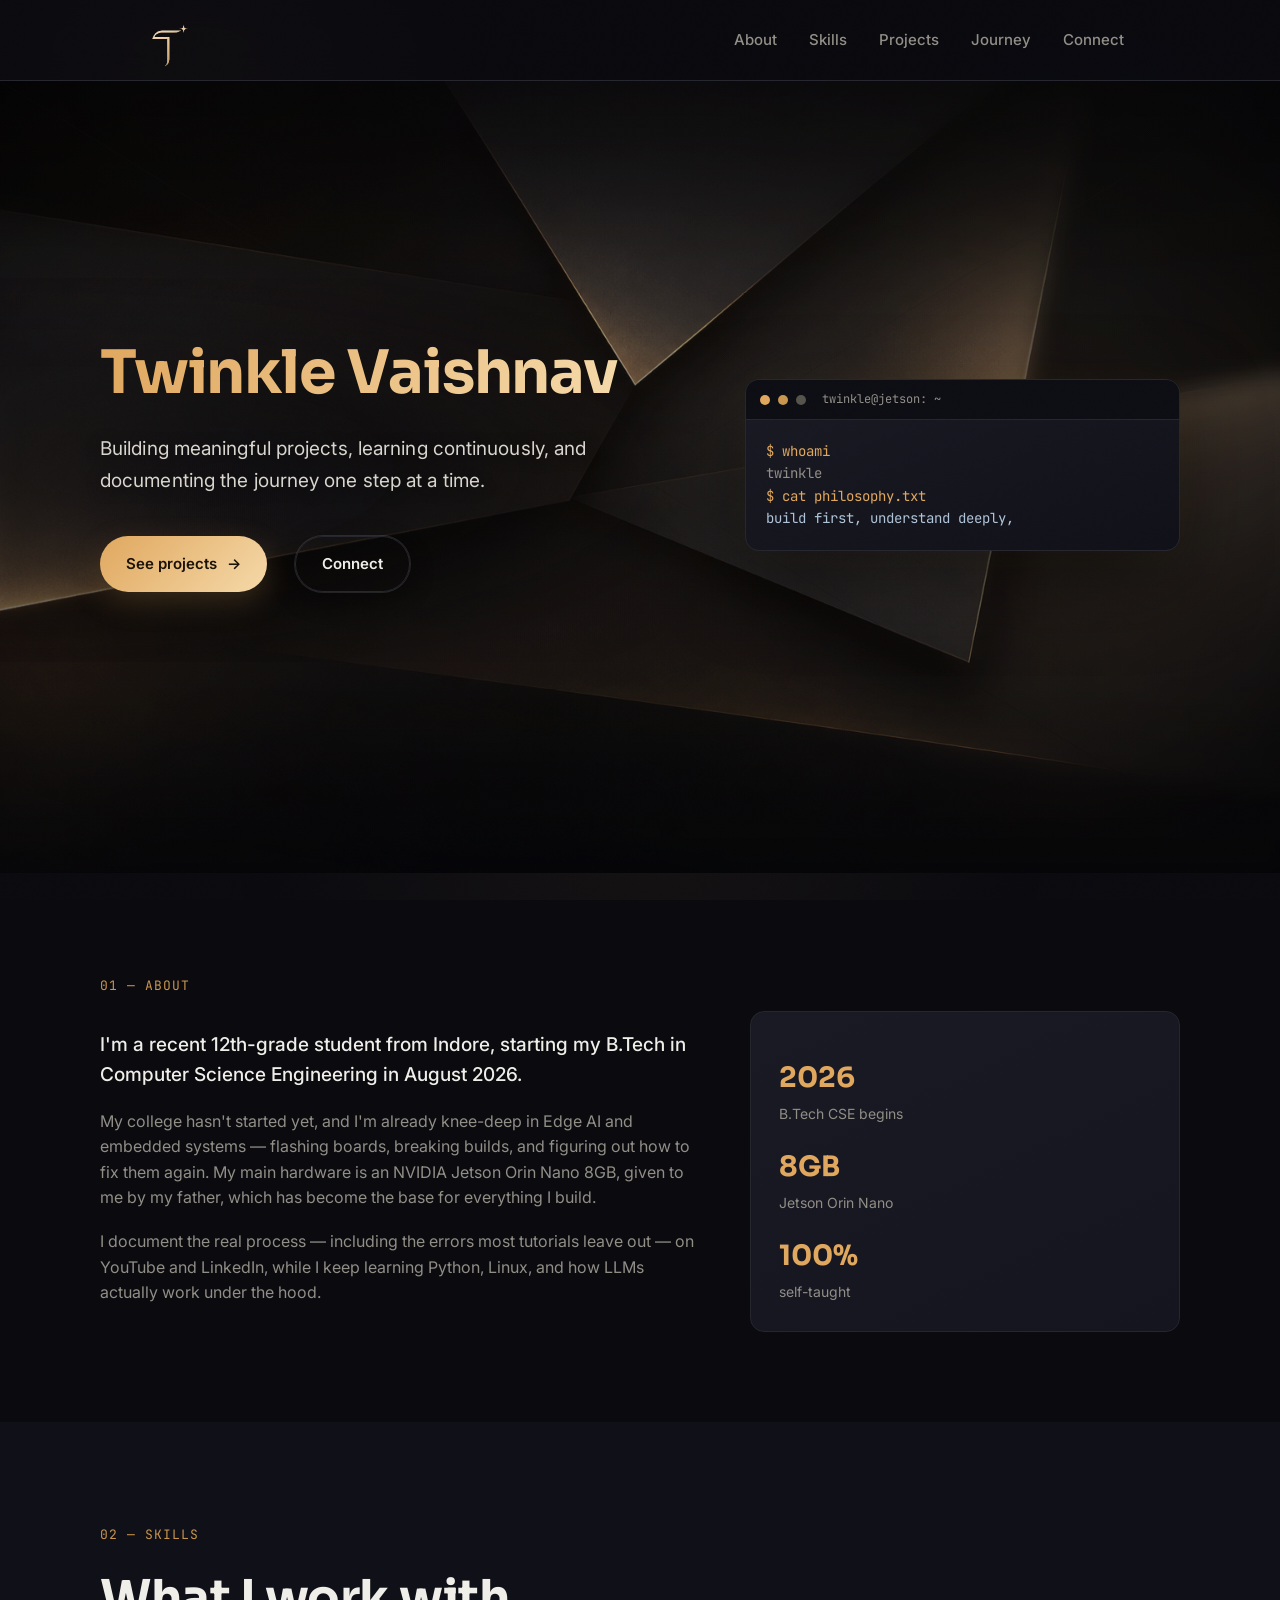
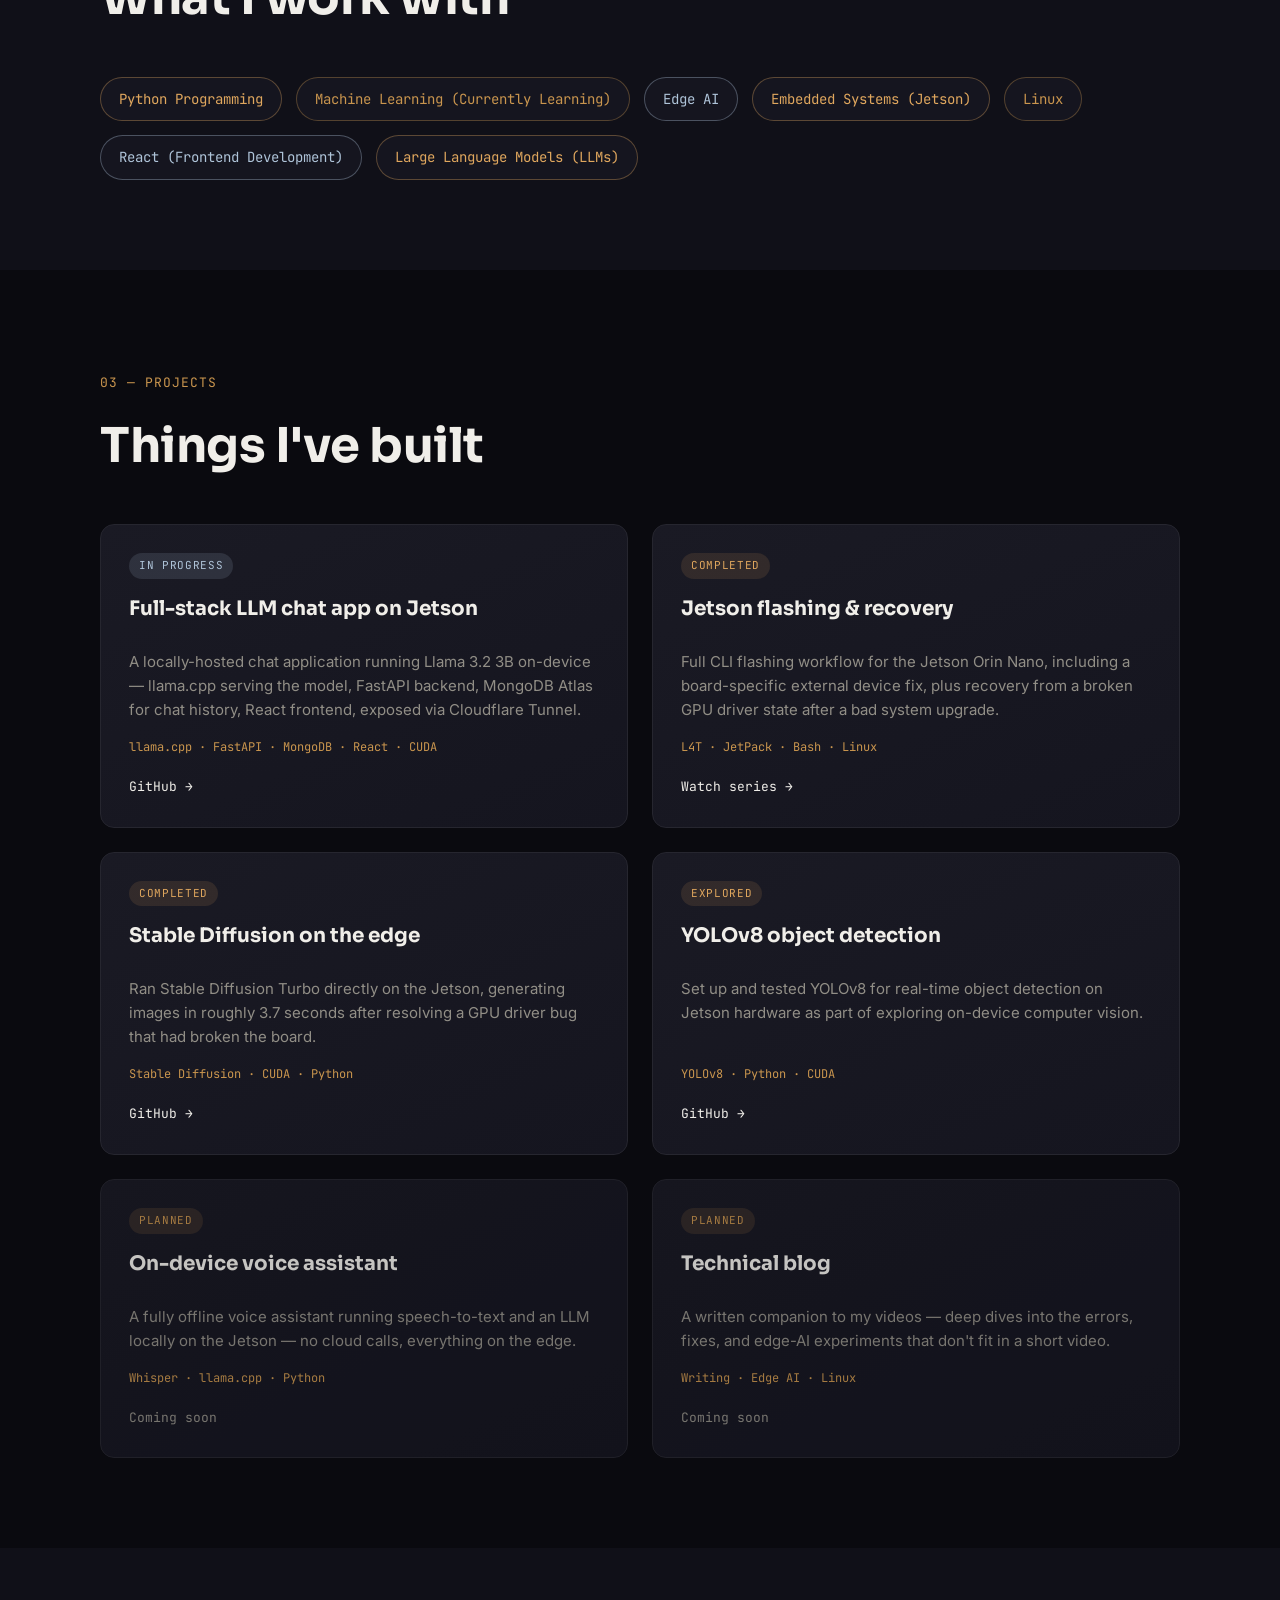
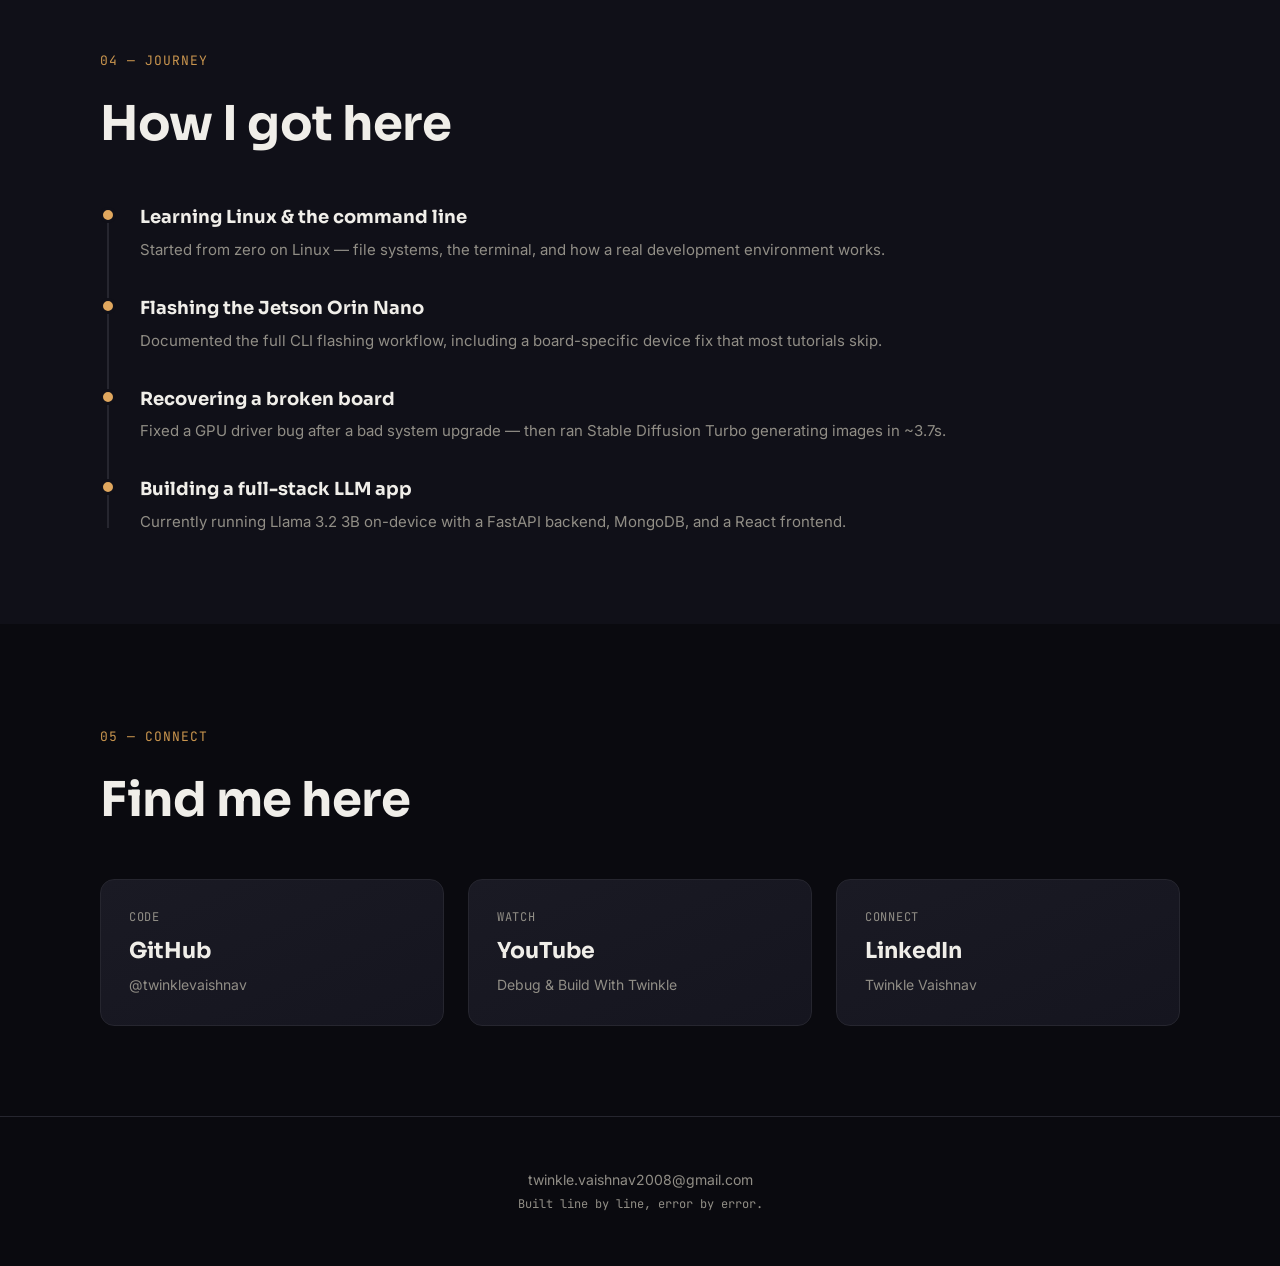
==== index.html @ 493347a9 "Initial commit: portfolio site Co-Authored-By: Claude Sonnet 5 <noreply@anthropic.com>" ====
<!DOCTYPE html>
<html lang="en">
<head>
<meta charset="UTF-8">
<meta name="viewport" content="width=device-width, initial-scale=1.0">
<title>Twinkle Vaishnav — Edge AI &amp; Embedded Systems Engineer</title>

<!-- SEO -->
<meta name="description" content="Twinkle Vaishnav — self-taught Edge AI and embedded systems builder working on NVIDIA Jetson Orin Nano. Python, Linux, LLMs, documented in public.">
<meta name="author" content="Twinkle Vaishnav">
<meta name="robots" content="index, follow">
<link rel="canonical" href="https://your-domain.com/">

<!-- Open Graph (for LinkedIn / social link previews) -->
<meta property="og:type" content="website">
<meta property="og:title" content="Twinkle Vaishnav — Edge AI &amp; Embedded Systems">
<meta property="og:description" content="Self-taught Edge AI builder. Running AI models on-device with NVIDIA Jetson Orin Nano.">
<meta property="og:url" content="https://your-domain.com/">

<link rel="preconnect" href="https://fonts.googleapis.com">
<link rel="preconnect" href="https://fonts.gstatic.com" crossorigin>
<link href="https://fonts.googleapis.com/css2?family=Sora:wght@500;600;700&family=Inter:wght@400;500;600&family=JetBrains+Mono:wght@400;500&display=swap" rel="stylesheet">
<link rel="stylesheet" href="style.css">
</head>
<body id="top">

<div class="bg-glow" aria-hidden="true"></div>

<a href="#main" class="skip-link">Skip to content</a>

<header class="nav">
  <div class="nav-bar">
    <a href="#top" class="nav-logo-outer"><img src="logo.png" alt="Twinkle Vaishnav logo" class="nav-logo-img"></a>
    <div class="nav-inner">
      <nav class="nav-links" id="navLinks" aria-label="Primary">
        <a href="#about">About</a>
        <a href="#skills">Skills</a>
        <a href="#projects">Projects</a>
        <a href="#journey">Journey</a>
        <a href="#connect">Connect</a>
      </nav>
      <div class="nav-controls">
        <button class="nav-toggle" id="navToggle" aria-label="Toggle menu" aria-expanded="false" aria-controls="navLinks">
          <span></span><span></span><span></span>
        </button>
      </div>
    </div>
  </div>
</header>

<main id="main">

  <section class="hero">
    <div class="hero-atmosphere" aria-hidden="true">
      <div class="poly-panel poly-top"></div>
      <div class="poly-panel poly-left"></div>
      <div class="poly-panel poly-bottom"></div>
      <div class="poly-panel poly-right"></div>
      <div class="poly-glow"></div>
    </div>
    <div class="hero-veil" aria-hidden="true"></div>

    <div class="hero-content">
      <div class="hero-inner">
        <div class="hero-text-scrim" aria-hidden="true"></div>
        <div class="hero-glass" aria-hidden="true"></div>
        <h1 class="hero-greeting"><span class="accent">Twinkle Vaishnav</span></h1>
        <p class="hero-sub">Building meaningful projects, learning continuously, and documenting the journey one step at a time.</p>

        <div class="hero-actions">
          <a class="btn btn-primary" href="#projects">See projects <span class="btn-arrow" aria-hidden="true">→</span></a>
          <a class="btn btn-ghost" href="#connect">Connect</a>
        </div>
      </div>

      <div class="hero-terminal">
        <div class="terminal" role="img" aria-label="Terminal showing a short reflection on my mindset: build first, understand deeply, repeat — still building, still learning">
          <div class="terminal-bar">
            <span class="tdot r"></span><span class="tdot y"></span><span class="tdot g"></span>
            <span class="terminal-title">twinkle@jetson: ~</span>
          </div>
          <div class="terminal-body" id="terminalBody"></div>
        </div>
      </div>
    </div>
  </section>

  <section class="section reveal" id="about">
    <div class="section-inner">
      <p class="section-label">01 — About</p>
      <div class="about-grid">
        <div class="about-text">
          <p>I'm a recent 12th-grade student from Indore, starting my B.Tech in Computer Science Engineering in August 2026.</p>
          <p>My college hasn't started yet, and I'm already knee-deep in Edge AI and embedded systems — flashing boards, breaking builds, and figuring out how to fix them again. My main hardware is an NVIDIA Jetson Orin Nano 8GB, given to me by my father, which has become the base for everything I build.</p>
          <p>I document the real process — including the errors most tutorials leave out — on YouTube and LinkedIn, while I keep learning Python, Linux, and how LLMs actually work under the hood.</p>
        </div>
        <div class="about-stat-card">
          <p class="stat-line"><span class="stat-num">2026</span><span class="stat-label">B.Tech CSE begins</span></p>
          <p class="stat-line"><span class="stat-num">8GB</span><span class="stat-label">Jetson Orin Nano</span></p>
          <p class="stat-line"><span class="stat-num">100%</span><span class="stat-label">self-taught</span></p>
        </div>
      </div>
    </div>
  </section>

  <section class="section alt reveal" id="skills">
    <div class="section-inner">
      <p class="section-label">02 — Skills</p>
      <h2>What I work with</h2>
      <div class="tag-cloud">
        <span class="tag c1">Python Programming</span>
        <span class="tag c2">Machine Learning (Currently Learning)</span>
        <span class="tag c3">Edge AI</span>
        <span class="tag c1">Embedded Systems (Jetson)</span>
        <span class="tag c2">Linux</span>
        <span class="tag c3">React (Frontend Development)</span>
        <span class="tag c1">Large Language Models (LLMs)</span>
      </div>
    </div>
  </section>

  <section class="section reveal" id="projects">
    <div class="section-inner">
      <p class="section-label">03 — Projects</p>
      <h2>Things I've built</h2>
      <div class="project-grid">

        <article class="project-card">
          <span class="status-badge s-progress">In progress</span>
          <h3>Full-stack LLM chat app on Jetson</h3>
          <p class="project-desc">A locally-hosted chat application running Llama 3.2 3B on-device — llama.cpp serving the model, FastAPI backend, MongoDB Atlas for chat history, React frontend, exposed via Cloudflare Tunnel.</p>
          <p class="project-stack">llama.cpp · FastAPI · MongoDB · React · CUDA</p>
          <div class="project-links">
            <a href="https://github.com/twinklevaishnav" target="_blank" rel="noopener noreferrer">GitHub →</a>
          </div>
        </article>

        <article class="project-card">
          <span class="status-badge s-done">Completed</span>
          <h3>Jetson flashing &amp; recovery</h3>
          <p class="project-desc">Full CLI flashing workflow for the Jetson Orin Nano, including a board-specific external device fix, plus recovery from a broken GPU driver state after a bad system upgrade.</p>
          <p class="project-stack">L4T · JetPack · Bash · Linux</p>
          <div class="project-links">
            <a href="https://www.youtube.com/playlist?list=PLaxeH9rdOUm5Hvx1RVHM9fM-ZnBTdy30A" target="_blank" rel="noopener noreferrer">Watch series →</a>
          </div>
        </article>

        <article class="project-card">
          <span class="status-badge s-done">Completed</span>
          <h3>Stable Diffusion on the edge</h3>
          <p class="project-desc">Ran Stable Diffusion Turbo directly on the Jetson, generating images in roughly 3.7 seconds after resolving a GPU driver bug that had broken the board.</p>
          <p class="project-stack">Stable Diffusion · CUDA · Python</p>
          <div class="project-links">
            <a href="https://github.com/twinklevaishnav" target="_blank" rel="noopener noreferrer">GitHub →</a>
          </div>
        </article>

        <article class="project-card">
          <span class="status-badge s-done">Explored</span>
          <h3>YOLOv8 object detection</h3>
          <p class="project-desc">Set up and tested YOLOv8 for real-time object detection on Jetson hardware as part of exploring on-device computer vision.</p>
          <p class="project-stack">YOLOv8 · Python · CUDA</p>
          <div class="project-links">
            <a href="https://github.com/twinklevaishnav" target="_blank" rel="noopener noreferrer">GitHub →</a>
          </div>
        </article>

        <article class="project-card planned">
          <span class="status-badge s-planned">Planned</span>
          <h3>On-device voice assistant</h3>
          <p class="project-desc">A fully offline voice assistant running speech-to-text and an LLM locally on the Jetson — no cloud calls, everything on the edge.</p>
          <p class="project-stack">Whisper · llama.cpp · Python</p>
          <div class="project-links">
            <span class="link-muted">Coming soon</span>
          </div>
        </article>

        <article class="project-card planned">
          <span class="status-badge s-planned">Planned</span>
          <h3>Technical blog</h3>
          <p class="project-desc">A written companion to my videos — deep dives into the errors, fixes, and edge-AI experiments that don't fit in a short video.</p>
          <p class="project-stack">Writing · Edge AI · Linux</p>
          <div class="project-links">
            <span class="link-muted">Coming soon</span>
          </div>
        </article>

      </div>
    </div>
  </section>

  <section class="section alt reveal" id="journey">
    <div class="section-inner">
      <p class="section-label">04 — Journey</p>
      <h2>How I got here</h2>
      <ol class="timeline">
        <li class="timeline-item">
          <span class="timeline-dot"></span>
          <h3>Learning Linux &amp; the command line</h3>
          <p>Started from zero on Linux — file systems, the terminal, and how a real development environment works.</p>
        </li>
        <li class="timeline-item">
          <span class="timeline-dot"></span>
          <h3>Flashing the Jetson Orin Nano</h3>
          <p>Documented the full CLI flashing workflow, including a board-specific device fix that most tutorials skip.</p>
        </li>
        <li class="timeline-item">
          <span class="timeline-dot"></span>
          <h3>Recovering a broken board</h3>
          <p>Fixed a GPU driver bug after a bad system upgrade — then ran Stable Diffusion Turbo generating images in ~3.7s.</p>
        </li>
        <li class="timeline-item">
          <span class="timeline-dot"></span>
          <h3>Building a full-stack LLM app</h3>
          <p>Currently running Llama 3.2 3B on-device with a FastAPI backend, MongoDB, and a React frontend.</p>
        </li>
      </ol>
    </div>
  </section>

  <section class="section reveal" id="connect">
    <div class="section-inner">
      <p class="section-label">05 — Connect</p>
      <h2>Find me here</h2>
      <div class="connect-grid">
        <a class="connect-card gh" href="https://github.com/twinklevaishnav" target="_blank" rel="noopener noreferrer">
          <span class="connect-kicker">Code</span>
          <span class="connect-name">GitHub</span>
          <span class="connect-sub">@twinklevaishnav</span>
        </a>
        <a class="connect-card yt" href="https://www.youtube.com/playlist?list=PLaxeH9rdOUm5Hvx1RVHM9fM-ZnBTdy30A" target="_blank" rel="noopener noreferrer">
          <span class="connect-kicker">Watch</span>
          <span class="connect-name">YouTube</span>
          <span class="connect-sub">Debug &amp; Build With Twinkle</span>
        </a>
        <a class="connect-card li" href="https://www.linkedin.com/in/twinkle-vaishnav-84213a413" target="_blank" rel="noopener noreferrer">
          <span class="connect-kicker">Connect</span>
          <span class="connect-name">LinkedIn</span>
          <span class="connect-sub">Twinkle Vaishnav</span>
        </a>
      </div>
    </div>
  </section>

</main>

<footer class="footer">
  <p><a href="mailto:twinkle.vaishnav2008@gmail.com">twinkle.vaishnav2008@gmail.com</a></p>
  <p class="footer-note">Built line by line, error by error.</p>
</footer>

<script src="script.js"></script>
</body>
</html>
---- style.css ----
/* ===== Design tokens ===== */
/* Dark cinematic theme (single theme) */
:root {
  --bg: #0A0A0F;
  --bg-soft: #101018;
  --surface: #15151F;
  --surface-2: #1A1A24;
  --border: #26262F;
  --nav-bg: rgba(10, 10, 15, 0.78);

  --text: #F0EEE9;
  --text-muted: #918E86;

  --gold: #E0A75E;
  --gold-soft: #C9954E;
  --ice: #AFC4D9;
  --dot-off: #55544C;

  --beam-color: rgba(224, 167, 94, 0.05);
  --orb-highlight: #3A3A46;
  --orb-mid: #17171F;
  --orb-shadow: #05050A;
  --orb-glow: rgba(224, 167, 94, 0.22);
  --grain-opacity: 0.035;

  --font-display: 'Sora', sans-serif;
  --font-body: 'Inter', sans-serif;
  --font-mono: 'JetBrains Mono', monospace;

  --radius: 14px;
  --maxw: 1080px;
  --nav-h: 84px;
}

* { box-sizing: border-box; }
html { scroll-behavior: smooth; }

body {
  margin: 0;
  padding-top: var(--nav-h);
  background: var(--bg);
  color: var(--text);
  font-family: var(--font-body);
  line-height: 1.6;
  overflow-x: hidden;
}

a { color: inherit; text-decoration: none; }
h1, h2, h3 { font-family: var(--font-display); margin: 0; }

/* Film-grain texture over the whole page */
body::after {
  content: "";
  position: fixed;
  inset: 0;
  z-index: 999;
  pointer-events: none;
  opacity: var(--grain-opacity);
  mix-blend-mode: overlay;
  background-image: url("data:image/svg+xml,%3Csvg xmlns='http://www.w3.org/2000/svg' width='140' height='140'%3E%3Cfilter id='n'%3E%3CfeTurbulence type='fractalNoise' baseFrequency='0.9' numOctaves='2' stitchTiles='stitch'/%3E%3C/filter%3E%3Crect width='100%25' height='100%25' filter='url(%23n)'/%3E%3C/svg%3E");
}

/* Accessibility: skip link + focus */
.skip-link {
  position: absolute;
  left: -999px;
  top: 0;
  background: var(--gold);
  color: #1A1206;
  padding: 10px 18px;
  border-radius: 0 0 8px 0;
  z-index: 200;
  font-weight: 600;
}
.skip-link:focus { left: 0; }

a:focus-visible, button:focus-visible {
  outline: 2px solid var(--gold);
  outline-offset: 3px;
  border-radius: 4px;
}

/* Ambient background glow */
.bg-glow {
  position: fixed;
  inset: 0;
  z-index: -1;
  background:
    radial-gradient(600px circle at 15% 10%, rgba(224, 167, 94, 0.10), transparent 60%),
    radial-gradient(500px circle at 85% 30%, rgba(175, 196, 217, 0.08), transparent 60%),
    radial-gradient(700px circle at 50% 90%, rgba(201, 149, 78, 0.06), transparent 60%);
}

/* ===== Nav =====
   Fixed full-width bar that slides up out of view while scrolling down
   and slides back in on scroll up (see script.js), so it never sits on
   top of section content for more than a moment. Height is measured in
   JS into --nav-h, which offsets body/scroll-margin so nothing starts
   out hidden underneath it. */
.nav {
  position: fixed;
  top: 0;
  left: 0;
  right: 0;
  z-index: 100;
  width: 100%;
  background: var(--nav-bg);
  backdrop-filter: blur(14px);
  -webkit-backdrop-filter: blur(14px);
  border-bottom: 1px solid var(--border);
  transform: translateY(0);
  transition: transform 0.3s ease, background 0.25s ease, border-color 0.25s ease, color 0.25s ease;
}
.nav.nav-hidden { transform: translateY(-100%); }
.nav-bar {
  max-width: var(--maxw);
  margin: 0 auto;
  padding: 12px 24px;
  display: flex;
  align-items: center;
  justify-content: space-between;
  gap: 24px;
}
.nav-logo-outer { display: flex; align-items: center; flex-shrink: 0; }
.nav-logo-img { height: 56px; width: auto; display: block; }

.nav-inner {
  flex: 1;
  min-width: 0;
  position: relative;
  display: flex;
  align-items: center;
  justify-content: flex-end;
  gap: 32px;
}

.nav-controls { display: flex; align-items: center; gap: 16px; }

.nav-links {
  display: flex;
  gap: 32px;
  font-size: 15px;
  font-weight: 500;
}
.nav-links a { color: var(--text-muted); transition: color 0.2s; }
.nav-links a:hover { color: var(--gold); }

.nav-toggle {
  display: none;
  flex-direction: column;
  justify-content: center;
  gap: 5px;
  background: none;
  border: none;
  cursor: pointer;
  padding: 8px;
}
.nav-toggle span { width: 22px; height: 2px; background: var(--text); border-radius: 2px; transition: 0.25s; }
.nav-toggle[aria-expanded="true"] span:nth-child(1) { transform: translateY(7px) rotate(45deg); }
.nav-toggle[aria-expanded="true"] span:nth-child(2) { opacity: 0; }
.nav-toggle[aria-expanded="true"] span:nth-child(3) { transform: translateY(-7px) rotate(-45deg); }

/* ===== Hero ===== */
.hero {
  position: relative;
  overflow: hidden;
  padding: 76px 24px 100px;
  min-height: 88vh;
  display: flex;
  align-items: center;
}

.hero-atmosphere {
  position: absolute;
  inset: 0;
  z-index: 0;
  overflow: hidden;
  opacity: 0.86;
  filter: brightness(0.82) saturate(0.85);
}

/* Cinematic letterbox veil: recedes the polygon field at the top/bottom
   edges so it reads as atmosphere rather than the focal point, leaving
   the middle band (where the hero content sits) clearest. */
.hero-veil {
  position: absolute;
  inset: 0;
  z-index: 1;
  pointer-events: none;
  background: linear-gradient(
    180deg,
    rgba(5, 5, 8, 0.4) 0%,
    rgba(5, 5, 8, 0.06) 24%,
    rgba(5, 5, 8, 0.06) 76%,
    rgba(5, 5, 8, 0.45) 100%
  );
}

/* Polygon entrance background: 4 large triangular panels of the same
   image slide in from top/left/bottom/right, one after another, then
   lock into place — together they reconstruct the full image with no
   seams, since each panel is just a clipped view of the same picture
   at the same position. Panels never move again once settled. */
.poly-panel {
  position: absolute;
  inset: 0;
  background-image: url("background-refined.png");
  background-size: cover;
  background-position: center;
  opacity: 0;
  animation-timing-function: cubic-bezier(0.22, 1, 0.36, 1);
  animation-fill-mode: forwards;
}
.poly-top {
  clip-path: polygon(0% 0%, 100% 0%, 50% 50%);
  transform: translateY(-100%);
  animation-name: polyInTop;
  animation-duration: 900ms;
  animation-delay: 0ms;
}
.poly-left {
  clip-path: polygon(0% 0%, 0% 100%, 50% 50%);
  transform: translateX(-100%);
  animation-name: polyInLeft;
  animation-duration: 900ms;
  animation-delay: 200ms;
}
.poly-bottom {
  clip-path: polygon(0% 100%, 100% 100%, 50% 50%);
  transform: translateY(100%);
  animation-name: polyInBottom;
  animation-duration: 900ms;
  animation-delay: 400ms;
}
.poly-right {
  clip-path: polygon(100% 0%, 100% 100%, 50% 50%);
  transform: translateX(100%);
  animation-name: polyInRight;
  animation-duration: 900ms;
  animation-delay: 600ms;
}
@keyframes polyInTop {
  0% { transform: translateY(-100%); opacity: 0; }
  60% { opacity: 1; }
  100% { transform: translateY(0); opacity: 1; }
}
@keyframes polyInLeft {
  0% { transform: translateX(-100%); opacity: 0; }
  60% { opacity: 1; }
  100% { transform: translateX(0); opacity: 1; }
}
@keyframes polyInBottom {
  0% { transform: translateY(100%); opacity: 0; }
  60% { opacity: 1; }
  100% { transform: translateY(0); opacity: 1; }
}
@keyframes polyInRight {
  0% { transform: translateX(100%); opacity: 0; }
  60% { opacity: 1; }
  100% { transform: translateX(0); opacity: 1; }
}

/* Subtle ambient gold glow that appears once all 4 panels have locked */
.poly-glow {
  position: absolute;
  inset: 0;
  background: radial-gradient(120% 90% at 50% 40%, var(--orb-glow), transparent 70%);
  opacity: 0;
  pointer-events: none;
  animation: polyGlowIn 700ms ease-out 1800ms forwards;
}
@keyframes polyGlowIn {
  0% { opacity: 0; }
  100% { opacity: 0.55; }
}

.hero-content {
  position: relative;
  z-index: 2;
  max-width: var(--maxw);
  margin: 0 auto;
  width: 100%;
  display: grid;
  gap: 56px;
  opacity: 0;
  animation: heroContentIn 400ms cubic-bezier(0.22, 1, 0.36, 1) 2000ms forwards;
}
@keyframes heroContentIn {
  0% { opacity: 0; }
  100% { opacity: 1; }
}

.hero-inner { max-width: 640px; position: relative; }

/* Soft readability scrim behind the tagline/buttons only — biased toward
   the lower part of the column so it doesn't dull the name above it. */
.hero-text-scrim {
  position: absolute;
  z-index: -1;
  inset: -60px -90px -70px -110px;
  background: radial-gradient(ellipse farthest-side at 30% 58%,
    rgba(5, 5, 8, 0.34) 0%,
    rgba(5, 5, 8, 0.18) 40%,
    rgba(5, 5, 8, 0.07) 65%,
    transparent 100%);
  pointer-events: none;
}

/* Frosted-glass oval behind the hero text only: blurs/tints the busy
   panel background right under the type, fading out via mask-image so
   it has no hard edge. Its own element (not on the background image),
   sits above the panels but below the text via z-index. */
.hero-glass {
  position: absolute;
  z-index: 1;
  inset: -60px -90px -70px -110px;
  backdrop-filter: blur(11px);
  -webkit-backdrop-filter: blur(11px);
  background: rgba(10, 10, 15, 0.30);
  mask-image: radial-gradient(150% 90% at 6% 50%, #000 30%, transparent 62%);
  -webkit-mask-image: radial-gradient(150% 90% at 6% 50%, #000 30%, transparent 62%);
  pointer-events: none;
}

.hero-greeting {
  position: relative;
  z-index: 2;
  font-family: var(--font-display);
  font-size: clamp(32px, 5.5vw, 60px);
  font-weight: 700;
  line-height: 1.15;
  letter-spacing: -0.02em;
  color: var(--text);
  margin: 0;
}
.hero-greeting .accent {
  background: linear-gradient(100deg, var(--gold), #F5D9A8);
  -webkit-background-clip: text;
  background-clip: text;
  -webkit-text-fill-color: transparent;
}

.hero-sub {
  position: relative;
  z-index: 2;
  font-family: var(--font-body);
  font-weight: 400;
  font-size: clamp(16px, 1.9vw, 19px);
  line-height: 1.65;
  letter-spacing: 0.005em;
  color: #D8D5CE;
  text-shadow: 0 2px 14px rgba(0, 0, 0, 0.5);
  max-width: 42ch;
  margin: 26px 0 40px;
}

.hero-terminal { position: relative; z-index: 2; }

.terminal {
  text-align: left;
  background: linear-gradient(160deg, var(--surface-2), var(--bg-soft));
  border: 1px solid var(--border);
  border-radius: var(--radius);
  overflow: hidden;
  box-shadow: 0 30px 80px rgba(0, 0, 0, 0.5), 0 0 40px rgba(224, 167, 94, 0.05);
}
.terminal-bar {
  display: flex; align-items: center; gap: 8px;
  padding: 10px 14px;
  background: #0D0D14;
  border-bottom: 1px solid var(--border);
}
.tdot { width: 10px; height: 10px; border-radius: 50%; display: inline-block; }
.tdot.r { background: var(--gold); }
.tdot.y { background: var(--gold-soft); }
.tdot.g { background: var(--dot-off); }
.terminal-title { margin-left: 8px; font-family: var(--font-mono); font-size: 12px; color: var(--text-muted); }

.terminal-body {
  font-family: var(--font-mono);
  font-size: 14px;
  padding: 20px;
  min-height: 130px;
  color: var(--gold);
  white-space: pre-wrap;
  word-break: break-word;
}
.terminal-body .line-muted { color: var(--text-muted); }
.terminal-body .line-amber { color: var(--ice); }
.terminal-body .cursor {
  display: inline-block; width: 8px; height: 16px;
  background: var(--gold); vertical-align: middle;
  animation: blink 1s steps(1) infinite;
}
@keyframes blink { 50% { opacity: 0; } }

.hero-actions { position: relative; z-index: 2; display: flex; gap: 28px; flex-wrap: wrap; }
.btn {
  padding: 15px 26px; border-radius: 999px;
  font-weight: 600; font-size: 15px;
  transition: transform 0.2s, box-shadow 0.2s;
  display: inline-flex; align-items: center; gap: 10px;
}
.btn:hover { transform: translateY(-2px); }
.btn-primary {
  background: linear-gradient(135deg, var(--gold), #F5D9A8);
  color: #1A1206;
  box-shadow: 0 10px 30px rgba(224, 167, 94, 0.22), 0 8px 24px rgba(0, 0, 0, 0.3);
}
.btn-primary .btn-arrow { transition: transform 0.2s; }
.btn-primary:hover .btn-arrow { transform: translateX(4px); }
.btn-ghost {
  background: transparent;
  border: 1px solid var(--border);
  color: var(--text);
  box-shadow: 0 0 0 1px rgba(240, 238, 233, 0.12), 0 8px 24px rgba(0, 0, 0, 0.3);
}
.btn-ghost:hover { border-color: var(--gold); }

/* Split hero into text + floating terminal on wider screens */
@media (min-width: 900px) {
  .hero-content { grid-template-columns: 1.15fr 0.85fr; align-items: center; }
}

/* ===== Sections =====
   scroll-margin-top uses the measured nav height (set as --nav-h by
   script.js) so every section's heading clears the sticky nav, both on
   anchor-link jumps and on normal scroll. */
.section { padding: 90px 24px; scroll-margin-top: calc(var(--nav-h) + 24px); }
.section.alt { background: var(--bg-soft); }
.section-inner { max-width: var(--maxw); margin: 0 auto; }

.section-label {
  font-family: var(--font-mono);
  color: var(--gold-soft);
  font-size: 13px;
  letter-spacing: 0.08em;
  text-transform: uppercase;
  margin-bottom: 14px;
}
.section h2 { font-size: clamp(30px, 5vw, 48px); font-weight: 700; letter-spacing: -0.01em; margin-bottom: 40px; }

/* Scroll reveal */
.reveal { opacity: 0; transform: translateY(24px); transition: opacity 0.6s ease, transform 0.6s ease; }
.reveal.visible { opacity: 1; transform: none; }

/* About */
.about-grid { display: grid; grid-template-columns: 1.4fr 1fr; gap: 48px; align-items: start; }
.about-text p { color: var(--text-muted); font-size: 16px; margin-bottom: 18px; }
.about-text p:first-child { color: var(--text); font-size: 19px; font-weight: 500; }
.about-stat-card {
  background: linear-gradient(155deg, var(--surface-2), var(--surface));
  border: 1px solid var(--border);
  border-radius: var(--radius);
  padding: 28px;
}
.stat-line { display: flex; flex-direction: column; margin-bottom: 20px; }
.stat-line:last-child { margin-bottom: 0; }
.stat-num { font-family: var(--font-display); font-size: 28px; font-weight: 700; color: var(--gold); }
.stat-label { color: var(--text-muted); font-size: 14px; margin-top: 2px; }

/* Skills */
.tag-cloud { display: flex; flex-wrap: wrap; gap: 14px; }
.tag { font-family: var(--font-mono); font-size: 14px; padding: 10px 18px; border-radius: 999px; border: 1px solid var(--border); background: var(--surface); }
.tag.c1 { color: var(--gold); border-color: rgba(224, 167, 94, 0.35); }
.tag.c2 { color: var(--gold-soft); border-color: rgba(201, 149, 78, 0.35); }
.tag.c3 { color: var(--ice); border-color: rgba(175, 196, 217, 0.35); }

/* Projects */
.project-grid { display: grid; grid-template-columns: repeat(2, 1fr); gap: 24px; }
.project-card {
  position: relative;
  background: linear-gradient(155deg, var(--surface-2), var(--surface));
  border: 1px solid var(--border);
  border-radius: var(--radius);
  padding: 28px;
  display: flex;
  flex-direction: column;
  transition: border-color 0.2s, transform 0.2s, box-shadow 0.2s;
}
.project-card:hover { border-color: var(--gold); transform: translateY(-4px); box-shadow: 0 20px 50px rgba(224, 167, 94, 0.08); }
.project-card.planned { opacity: 0.82; }

.status-badge {
  align-self: flex-start;
  font-family: var(--font-mono);
  font-size: 11px;
  text-transform: uppercase;
  letter-spacing: 0.06em;
  padding: 4px 10px;
  border-radius: 999px;
  margin-bottom: 14px;
}
.s-done { color: var(--gold); background: rgba(224, 167, 94, 0.12); }
.s-progress { color: var(--ice); background: rgba(175, 196, 217, 0.14); }
.s-planned { color: var(--gold-soft); background: rgba(201, 149, 78, 0.14); }

.project-card h3 { font-size: 20px; margin-bottom: 10px; }
.project-desc { color: var(--text-muted); font-size: 15px; margin-bottom: 16px; flex-grow: 1; }
.project-stack { font-family: var(--font-mono); font-size: 12px; color: var(--gold-soft); margin: 0 0 16px; }
.project-links a { font-family: var(--font-mono); font-size: 13px; color: var(--text); transition: color 0.2s; }
.project-links a:hover { color: var(--gold); }
.link-muted { font-family: var(--font-mono); font-size: 13px; color: var(--text-muted); }

/* Timeline */
.timeline { list-style: none; padding: 0; margin: 0; position: relative; }
.timeline::before {
  content: ""; position: absolute; left: 7px; top: 6px; bottom: 6px;
  width: 2px; background: var(--border);
}
.timeline-item { position: relative; padding: 0 0 32px 40px; }
.timeline-item:last-child { padding-bottom: 0; }
.timeline-dot {
  position: absolute; left: 0; top: 4px;
  width: 16px; height: 16px; border-radius: 50%;
  background: var(--gold); border: 3px solid var(--bg-soft);
}
.timeline-item h3 { font-size: 18px; margin-bottom: 6px; }
.timeline-item p { color: var(--text-muted); font-size: 15px; margin: 0; }

/* Connect */
.connect-grid { display: grid; grid-template-columns: repeat(3, 1fr); gap: 24px; }
.connect-card {
  background: linear-gradient(155deg, var(--surface-2), var(--surface));
  border: 1px solid var(--border);
  border-radius: var(--radius);
  padding: 28px;
  display: flex; flex-direction: column; gap: 6px;
  transition: transform 0.2s, border-color 0.2s, box-shadow 0.2s;
}
.connect-card:hover { transform: translateY(-4px); box-shadow: 0 20px 50px rgba(0, 0, 0, 0.3); }
.connect-card.gh:hover { border-color: var(--gold); }
.connect-card.yt:hover { border-color: var(--gold-soft); }
.connect-card.li:hover { border-color: var(--ice); }
.connect-kicker { font-family: var(--font-mono); font-size: 12px; color: var(--text-muted); text-transform: uppercase; letter-spacing: 0.06em; }
.connect-name { font-family: var(--font-display); font-size: 22px; font-weight: 700; color: var(--text); }
.connect-sub { color: var(--text-muted); font-size: 14px; }

/* Footer */
.footer { text-align: center; padding: 48px 24px; border-top: 1px solid var(--border); color: var(--text-muted); font-size: 14px; }
.footer p { margin: 4px 0; }
.footer a:hover { color: var(--gold); }
.footer-note { font-family: var(--font-mono); font-size: 12px; }

/* ===== Responsive: tablet ===== */
@media (max-width: 860px) {
  .about-grid { grid-template-columns: 1fr; }
  .project-grid { grid-template-columns: 1fr; }
  .connect-grid { grid-template-columns: 1fr; }
}

/* ===== Responsive: mobile ===== */
@media (max-width: 640px) {
  :root { --nav-h: 60px; }
  .nav-bar { gap: 12px; padding: 8px 20px; }
  .nav-logo-img { height: 40px; }
  .nav-toggle { display: flex; }
  .nav-links {
    position: absolute; top: calc(100% + 14px); left: 0; right: 0;
    background: var(--bg-soft); border: 1px solid var(--border); border-radius: var(--radius);
    flex-direction: column; gap: 0;
    max-height: 0; overflow: hidden;
    transition: max-height 0.25s ease;
  }
  .nav-links.open { max-height: 320px; }
  .nav-links a { padding: 16px 24px; border-bottom: 1px solid var(--border); }
  .hero { padding: 56px 20px 48px; min-height: auto; }
  .section { padding: 60px 20px; }
  .hero-sub { font-size: 16px; }
  .terminal-body { font-size: 12px; padding: 16px; }
}

/* Smooth transitions */
.terminal, .about-stat-card, .tag, .project-card,
.connect-card, .footer, .nav-links {
  transition: background 0.25s ease, border-color 0.25s ease, color 0.25s ease;
}

/* Respect reduced motion */
@media (prefers-reduced-motion: reduce) {
  html { scroll-behavior: auto; }
  .cursor { animation: none; opacity: 1; }
  .reveal { opacity: 1; transform: none; transition: none; }
  .btn:hover, .project-card:hover, .connect-card:hover { transform: none; }
  .poly-panel, .hero-content {
    animation: none;
    opacity: 1;
    transform: none;
  }
  .poly-glow { animation: none; opacity: 0.55; transform: none; }
}
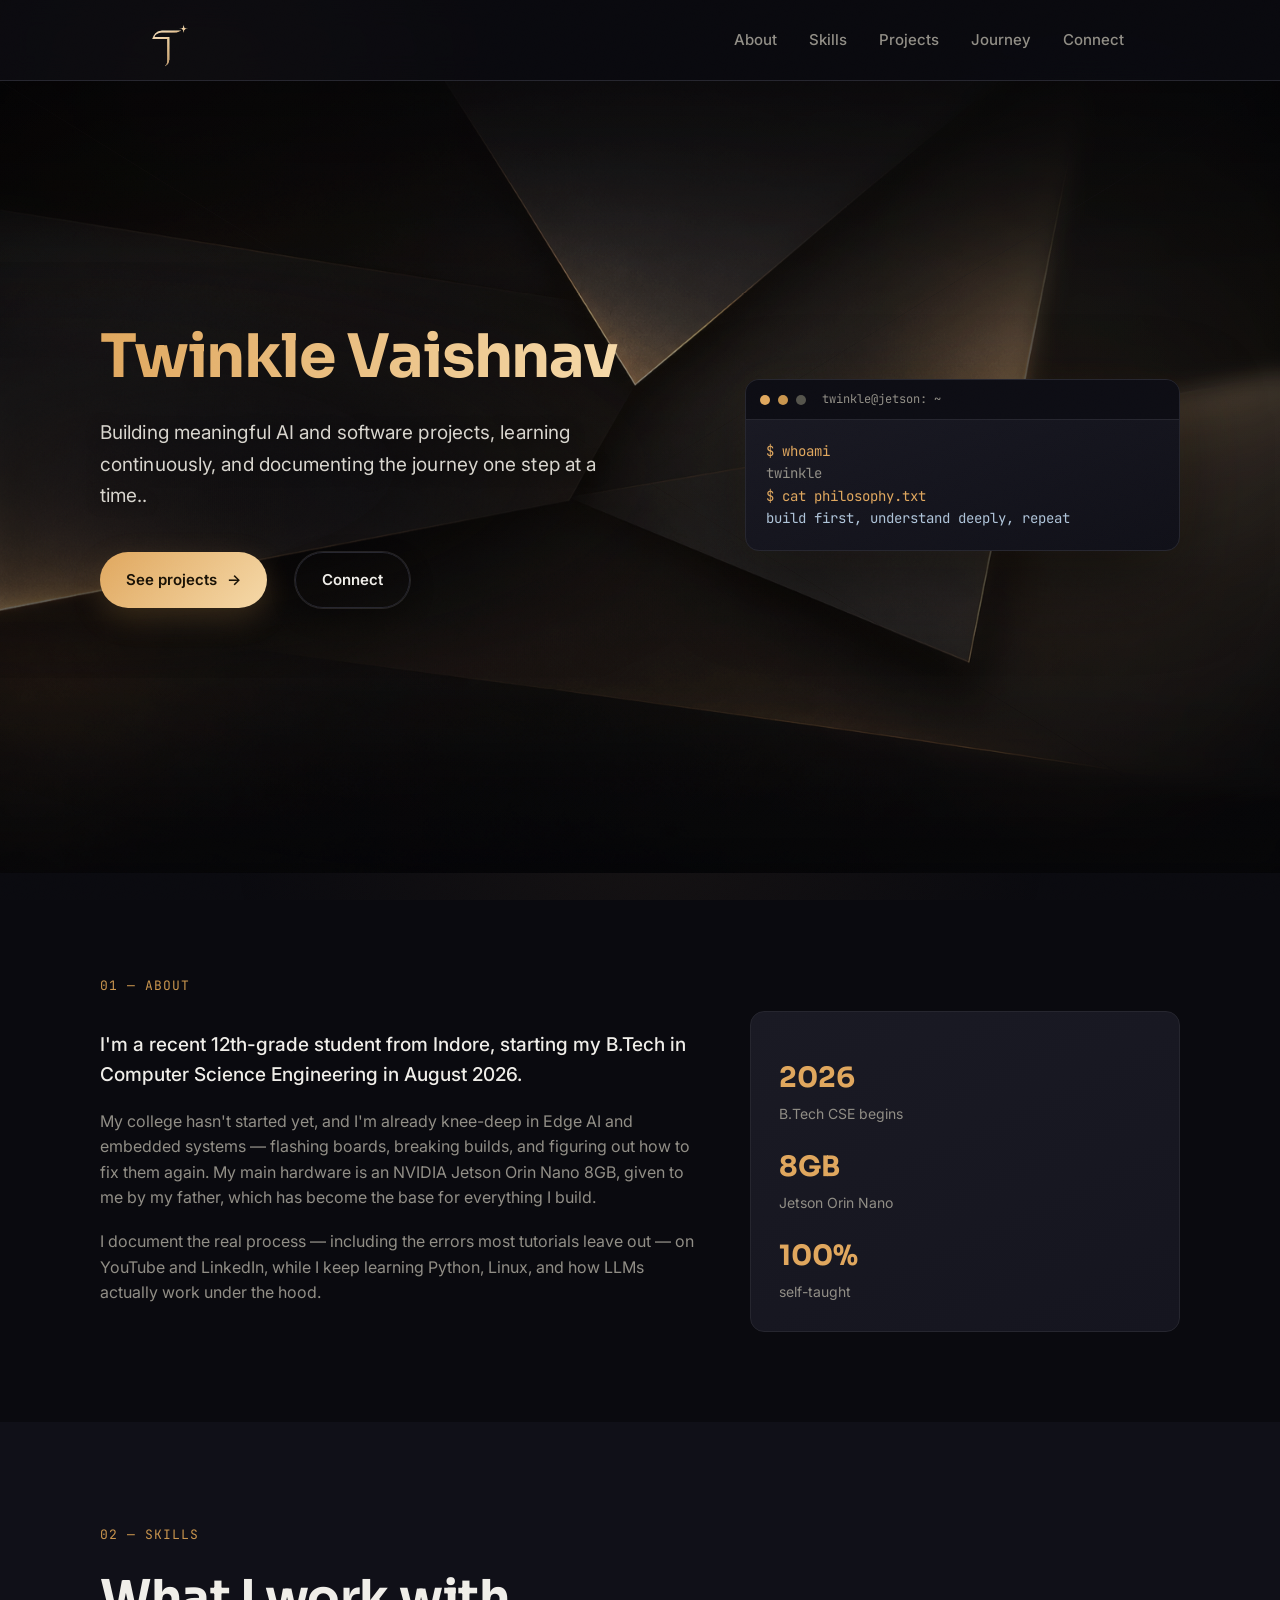
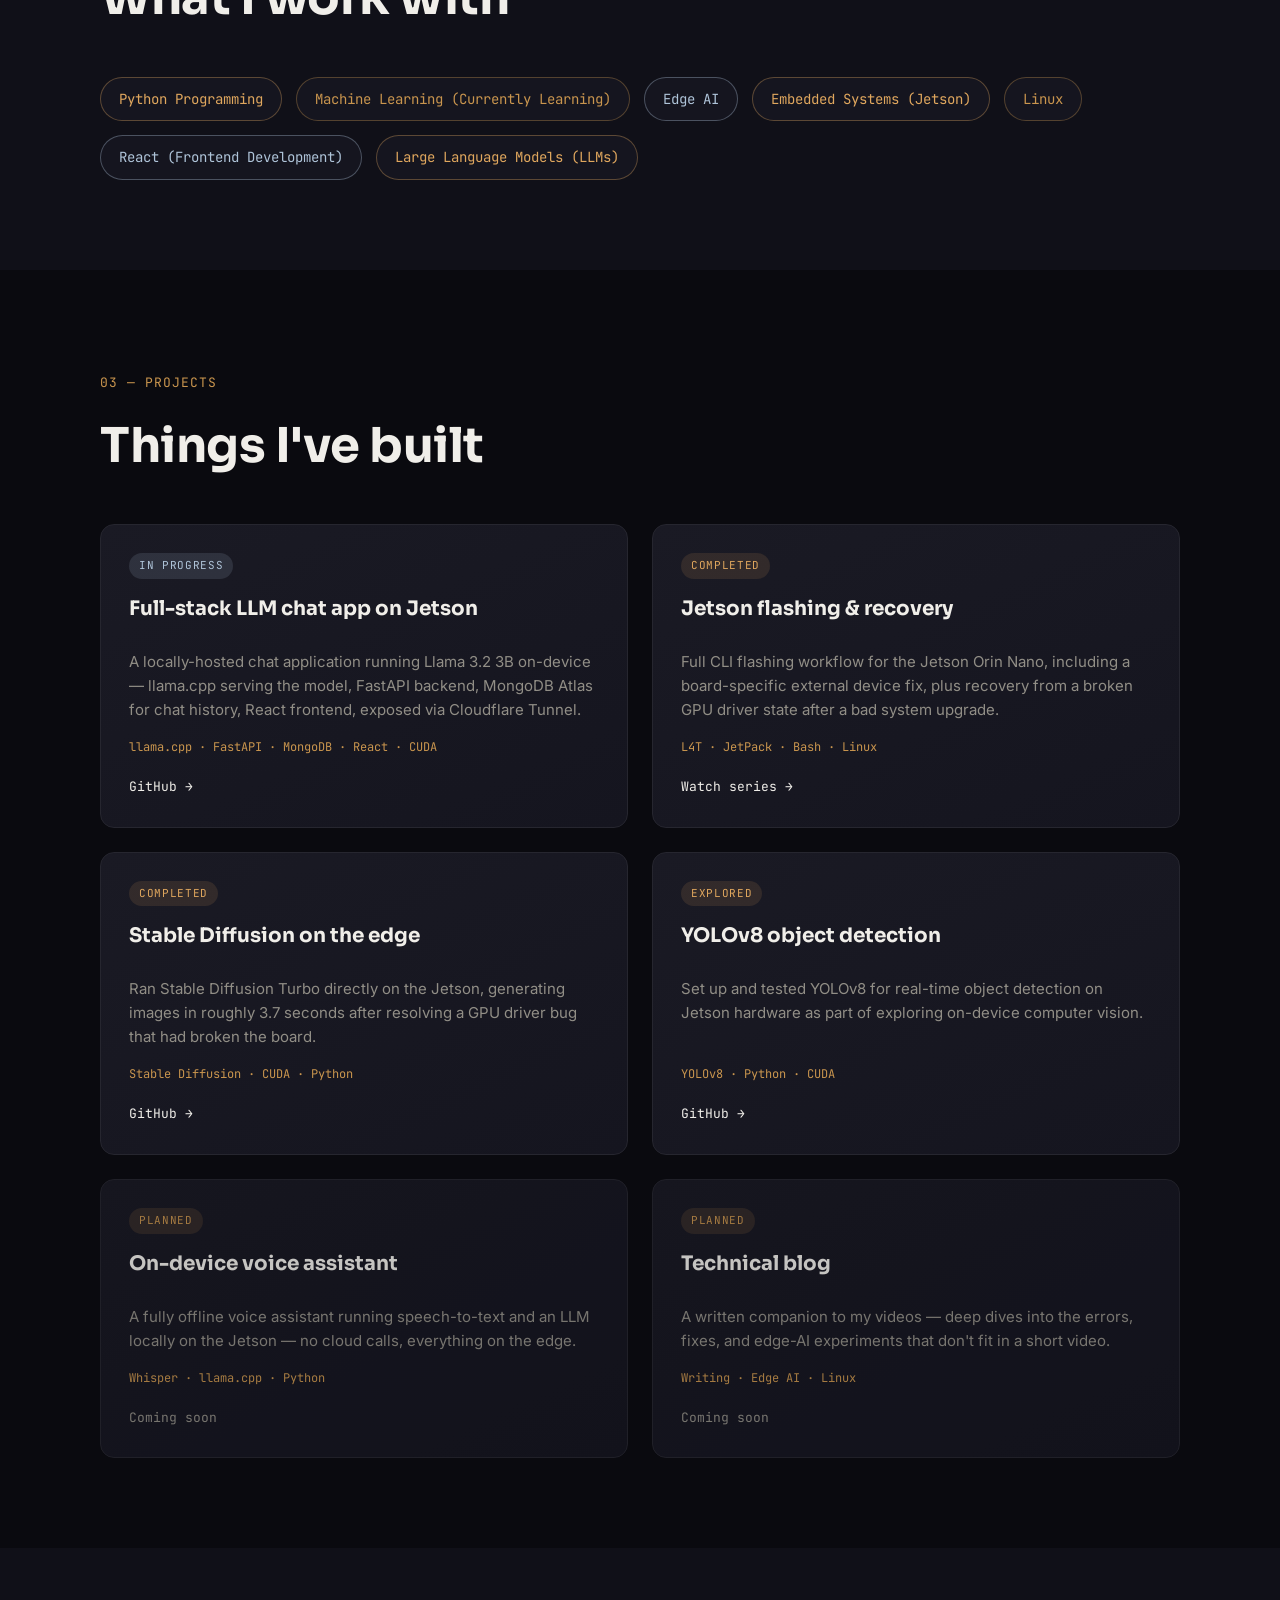
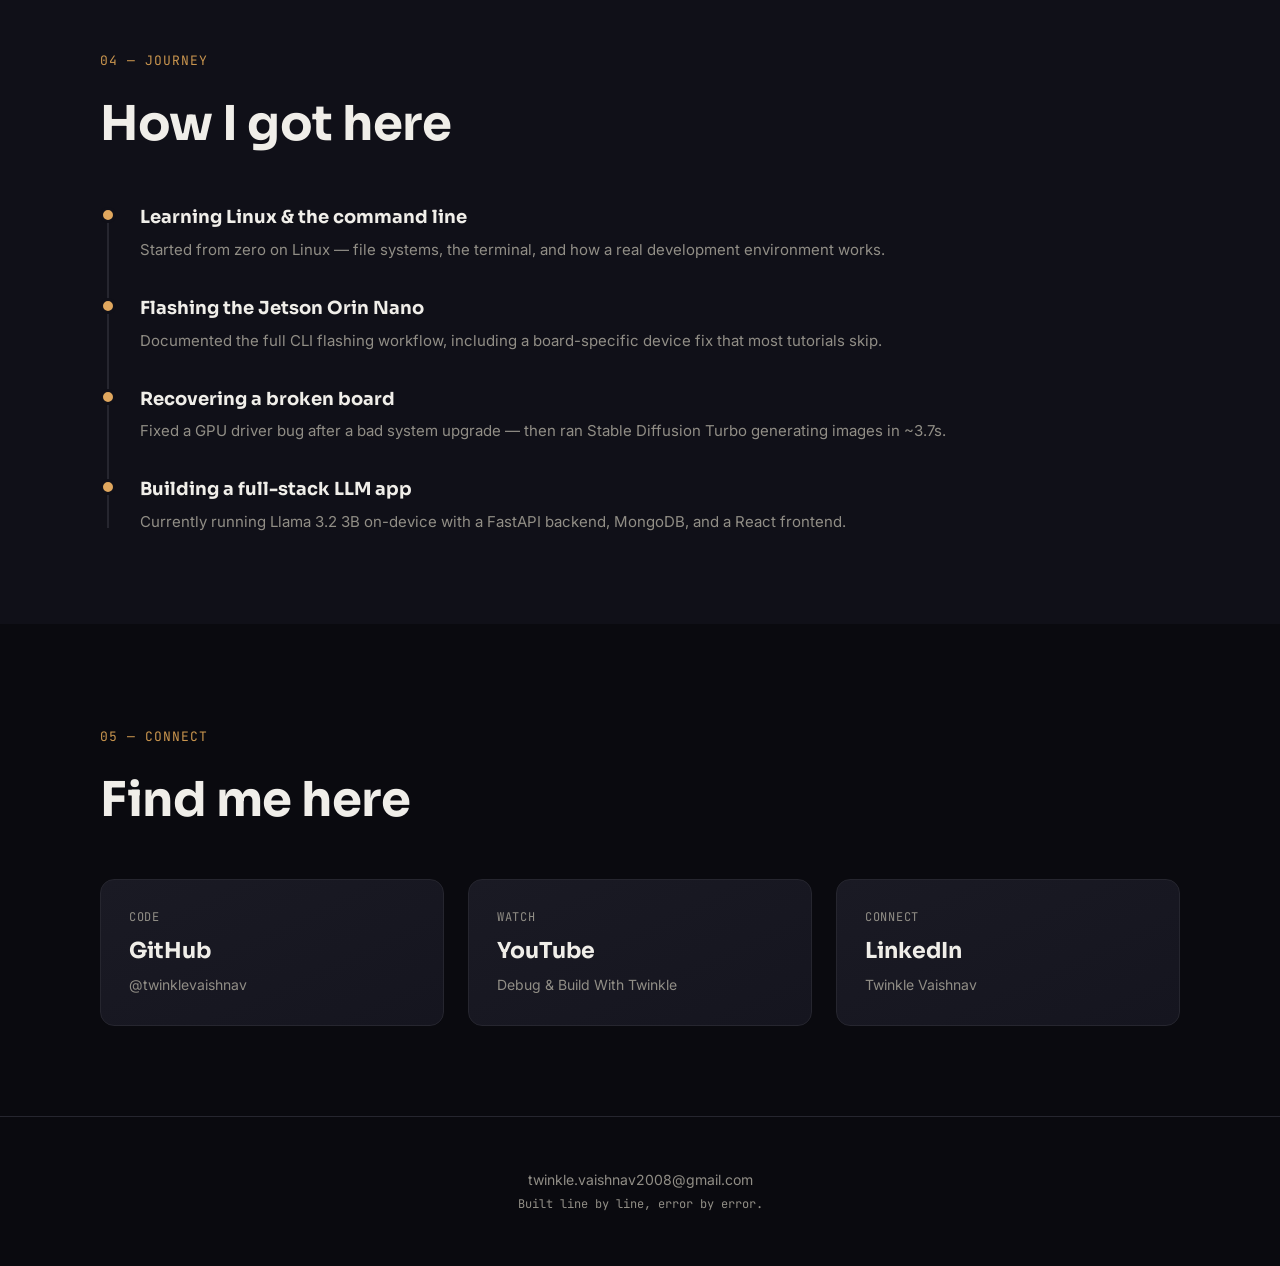
==== commit 03fb49cb: "Update index.html" ====
--- a/index.html
+++ b/index.html
@@ -65,7 +65,7 @@
         <div class="hero-text-scrim" aria-hidden="true"></div>
         <div class="hero-glass" aria-hidden="true"></div>
         <h1 class="hero-greeting"><span class="accent">Twinkle Vaishnav</span></h1>
-        <p class="hero-sub">Building meaningful projects, learning continuously, and documenting the journey one step at a time.</p>
+        <p class="hero-sub">Building meaningful AI and software projects, learning continuously, and documenting the journey one step at a time..</p>
 
         <div class="hero-actions">
           <a class="btn btn-primary" href="#projects">See projects <span class="btn-arrow" aria-hidden="true">→</span></a>
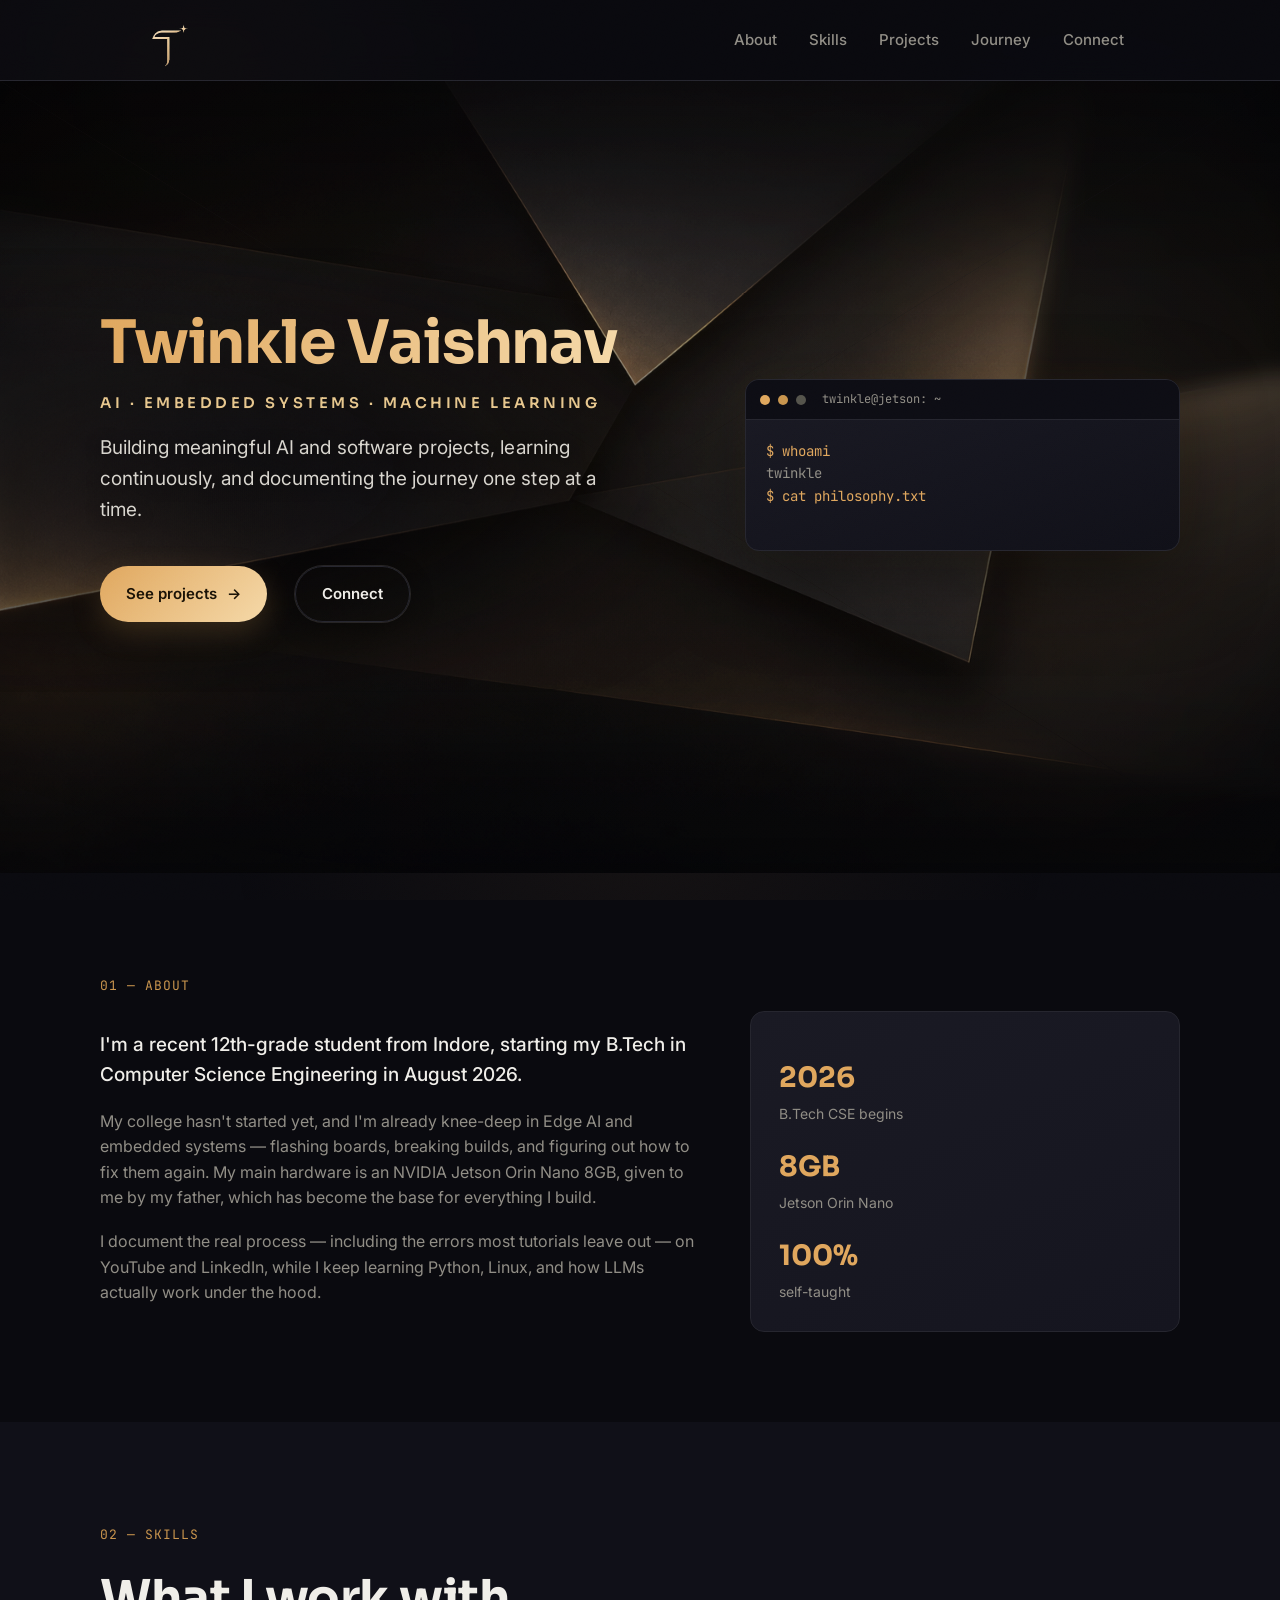
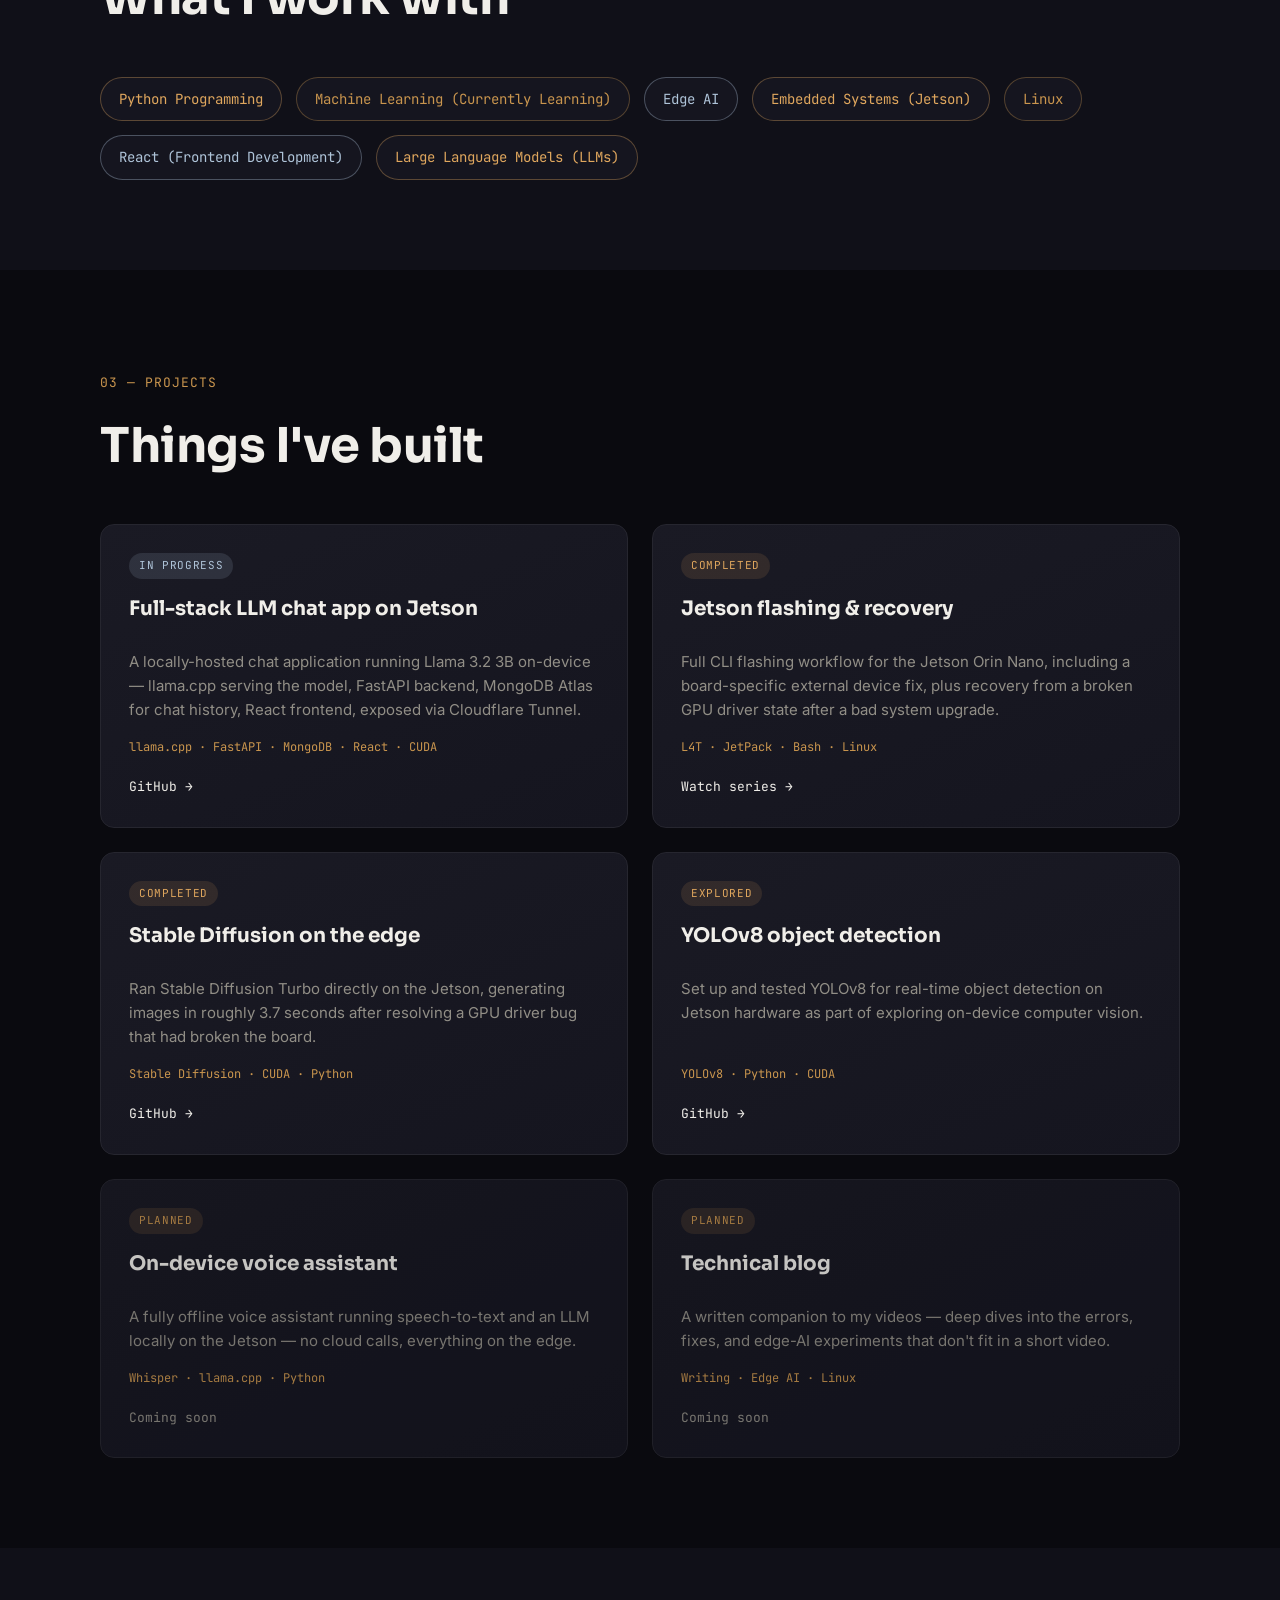
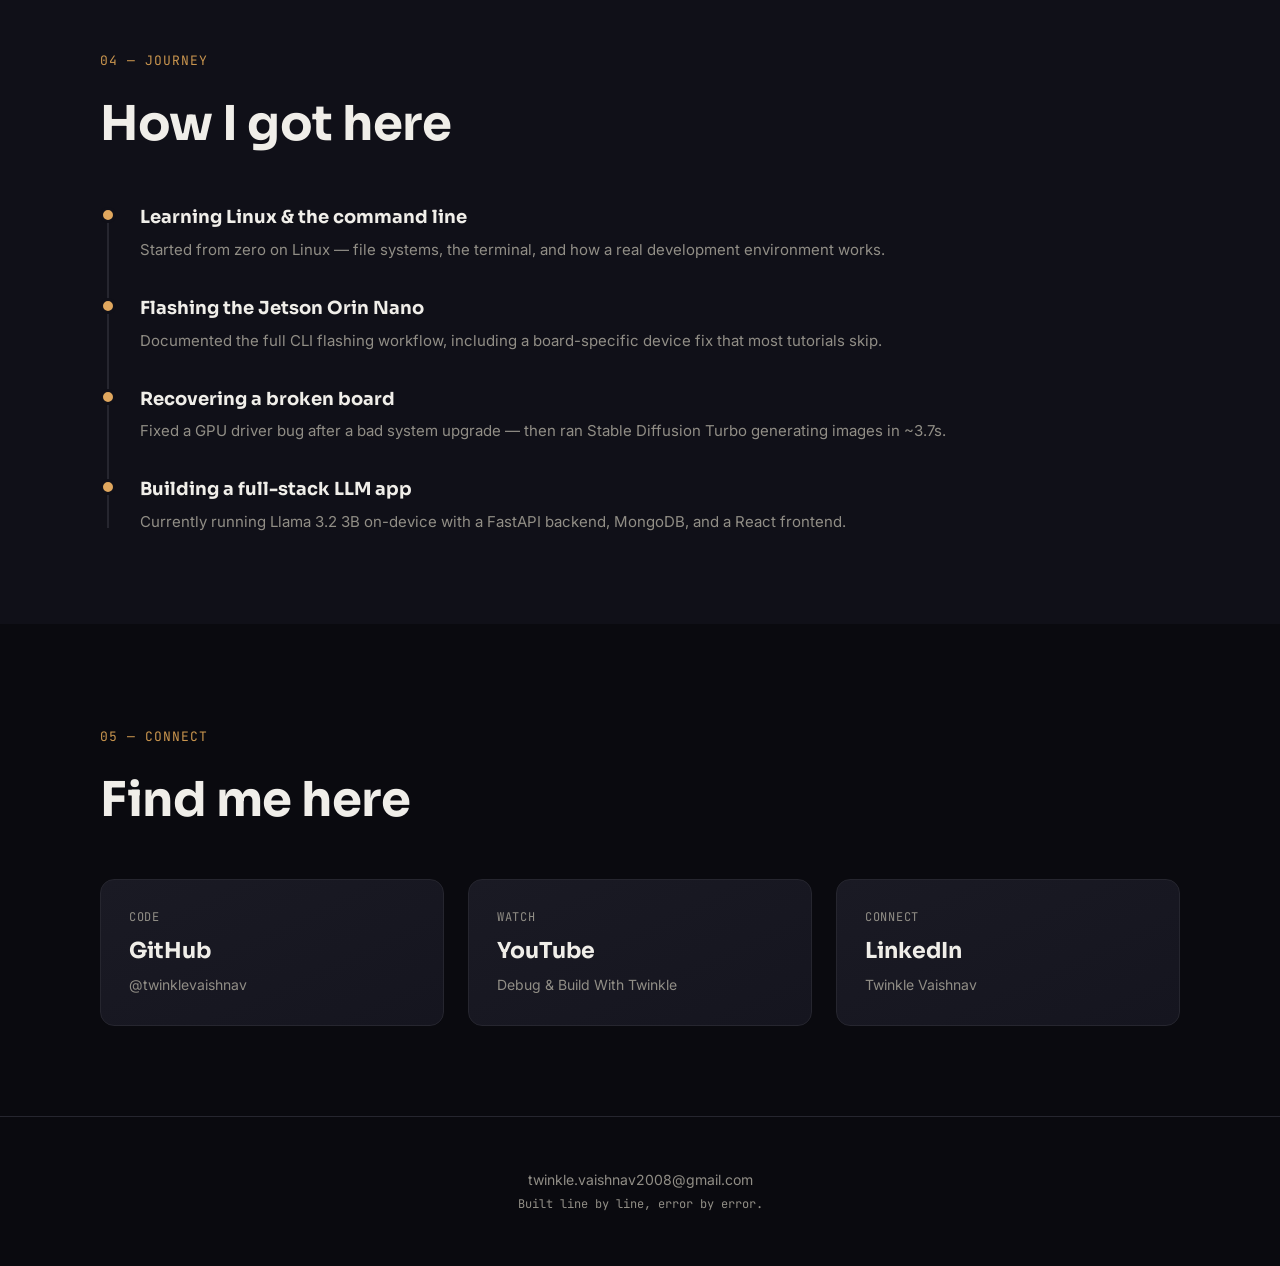
==== commit 701ef205: "Update hero subtitle styling" ====
--- a/index.html
+++ b/index.html
@@ -65,7 +65,8 @@
         <div class="hero-text-scrim" aria-hidden="true"></div>
         <div class="hero-glass" aria-hidden="true"></div>
         <h1 class="hero-greeting"><span class="accent">Twinkle Vaishnav</span></h1>
-        <p class="hero-sub">Building meaningful AI and software projects, learning continuously, and documenting the journey one step at a time..</p>
+        <p class="hero-focus">AI · Embedded Systems · Machine Learning</p>
+        <p class="hero-sub">Building meaningful AI and software projects, learning continuously, and documenting the journey one step at a time.</p>
 
         <div class="hero-actions">
           <a class="btn btn-primary" href="#projects">See projects <span class="btn-arrow" aria-hidden="true">→</span></a>
--- a/style.css
+++ b/style.css
@@ -340,6 +340,21 @@
   -webkit-text-fill-color: transparent;
 }
 
+.hero-focus {
+  position: relative;
+  z-index: 2;
+  margin: 16px 0 18px;
+  font-family: var(--font-display);
+  font-size: clamp(13px, 1.15vw, 16px);
+  font-weight: 600;
+  line-height: 1.4;
+  letter-spacing: 0.24em;
+  text-transform: uppercase;
+  color: #E7C78E;
+  white-space: nowrap;
+  max-width: 100%;
+}
+
 .hero-sub {
   position: relative;
   z-index: 2;
@@ -351,7 +366,7 @@
   color: #D8D5CE;
   text-shadow: 0 2px 14px rgba(0, 0, 0, 0.5);
   max-width: 42ch;
-  margin: 26px 0 40px;
+  margin: 0 0 40px;
 }
 
 .hero-terminal { position: relative; z-index: 2; }
@@ -566,6 +581,12 @@
   .nav-links a { padding: 16px 24px; border-bottom: 1px solid var(--border); }
   .hero { padding: 56px 20px 48px; min-height: auto; }
   .section { padding: 60px 20px; }
+  .hero-focus {
+    font-size: 13px;
+    letter-spacing: 0.16em;
+    white-space: normal;
+    margin: 14px 0 16px;
+  }
   .hero-sub { font-size: 16px; }
   .terminal-body { font-size: 12px; padding: 16px; }
 }
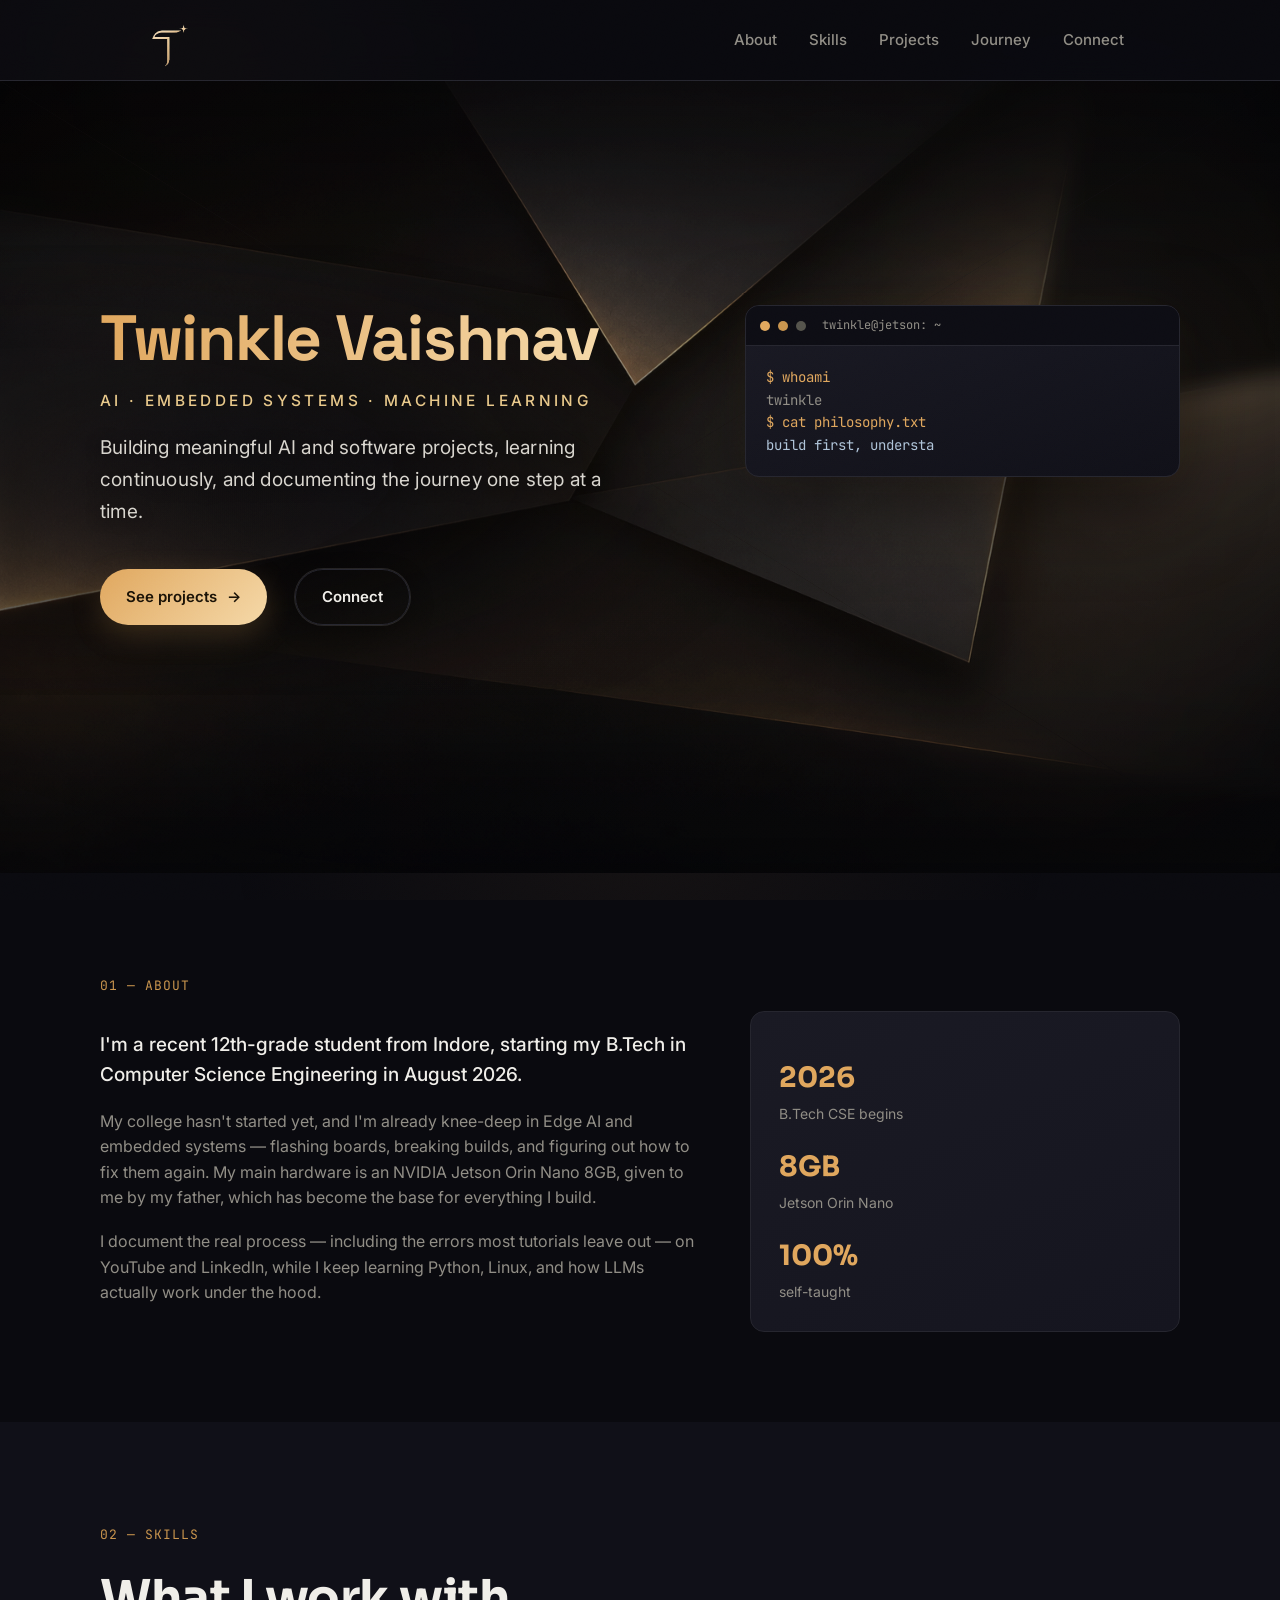
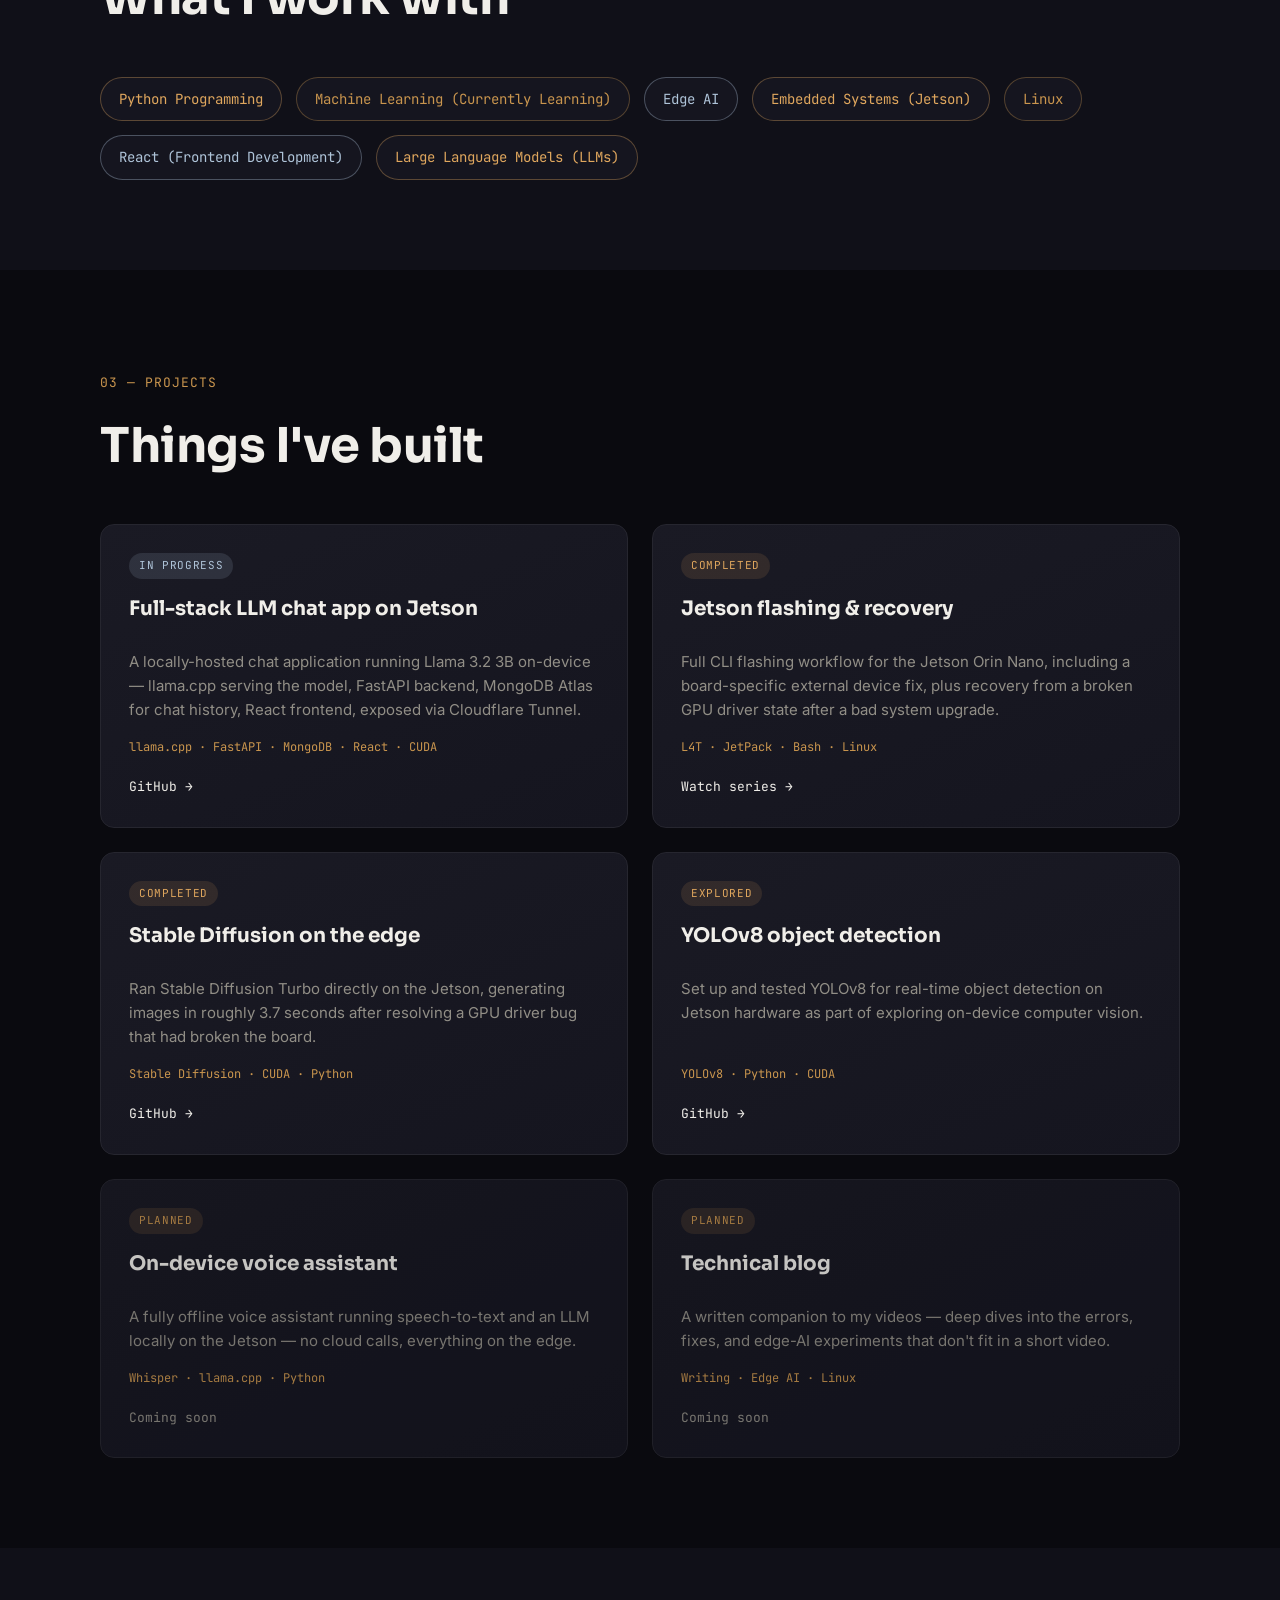
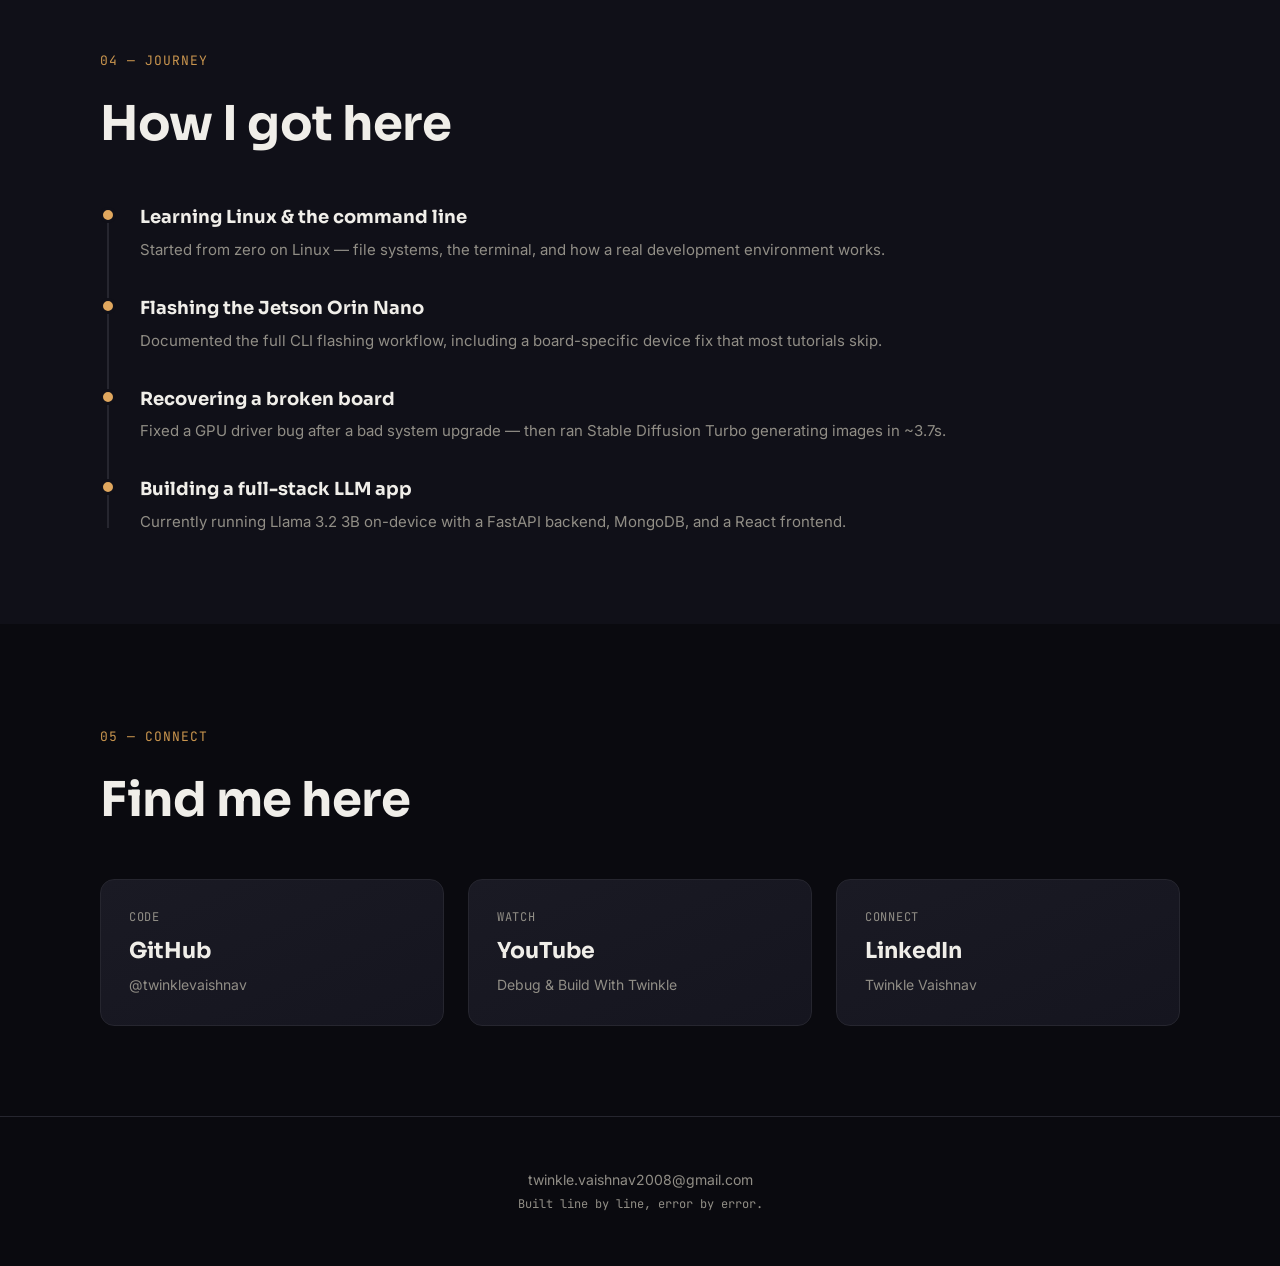
==== commit 767ab556: "Refine hero typography and align hero content" ====
--- a/index.html
+++ b/index.html
@@ -19,7 +19,7 @@
 
 <link rel="preconnect" href="https://fonts.googleapis.com">
 <link rel="preconnect" href="https://fonts.gstatic.com" crossorigin>
-<link href="https://fonts.googleapis.com/css2?family=Sora:wght@500;600;700&family=Inter:wght@400;500;600&family=JetBrains+Mono:wght@400;500&display=swap" rel="stylesheet">
+<link href="https://fonts.googleapis.com/css2?family=Space+Grotesk:wght@700&family=Sora:wght@500;600;700&family=Inter:wght@400;500;600&family=JetBrains+Mono:wght@400;500&display=swap" rel="stylesheet">
 <link rel="stylesheet" href="style.css">
 </head>
 <body id="top">
--- a/style.css
+++ b/style.css
@@ -23,6 +23,7 @@
   --orb-glow: rgba(224, 167, 94, 0.22);
   --grain-opacity: 0.035;
 
+  --font-hero-name: 'Space Grotesk', sans-serif;
   --font-display: 'Sora', sans-serif;
   --font-body: 'Inter', sans-serif;
   --font-mono: 'JetBrains Mono', monospace;
@@ -325,10 +326,10 @@
 .hero-greeting {
   position: relative;
   z-index: 2;
-  font-family: var(--font-display);
-  font-size: clamp(32px, 5.5vw, 60px);
+  font-family: var(--font-hero-name);
+  font-size: clamp(38px, 6vw, 64px);
   font-weight: 700;
-  line-height: 1.15;
+  line-height: 1.05;
   letter-spacing: -0.02em;
   color: var(--text);
   margin: 0;
@@ -343,14 +344,14 @@
 .hero-focus {
   position: relative;
   z-index: 2;
-  margin: 16px 0 18px;
-  font-family: var(--font-display);
-  font-size: clamp(13px, 1.15vw, 16px);
-  font-weight: 600;
+  margin: 18px 0 20px;
+  font-family: var(--font-body);
+  font-size: clamp(14px, 1.2vw, 16px);
+  font-weight: 500;
   line-height: 1.4;
-  letter-spacing: 0.24em;
+  letter-spacing: 0.22em;
   text-transform: uppercase;
-  color: #E7C78E;
+  color: #E9C98B;
   white-space: nowrap;
   max-width: 100%;
 }
@@ -361,8 +362,8 @@
   font-family: var(--font-body);
   font-weight: 400;
   font-size: clamp(16px, 1.9vw, 19px);
-  line-height: 1.65;
-  letter-spacing: 0.005em;
+  line-height: 1.7;
+  letter-spacing: 0.01em;
   color: #D8D5CE;
   text-shadow: 0 2px 14px rgba(0, 0, 0, 0.5);
   max-width: 42ch;
@@ -434,7 +435,7 @@
 
 /* Split hero into text + floating terminal on wider screens */
 @media (min-width: 900px) {
-  .hero-content { grid-template-columns: 1.15fr 0.85fr; align-items: center; }
+  .hero-content { grid-template-columns: 1.15fr 0.85fr; align-items: start; }
 }
 
 /* ===== Sections =====
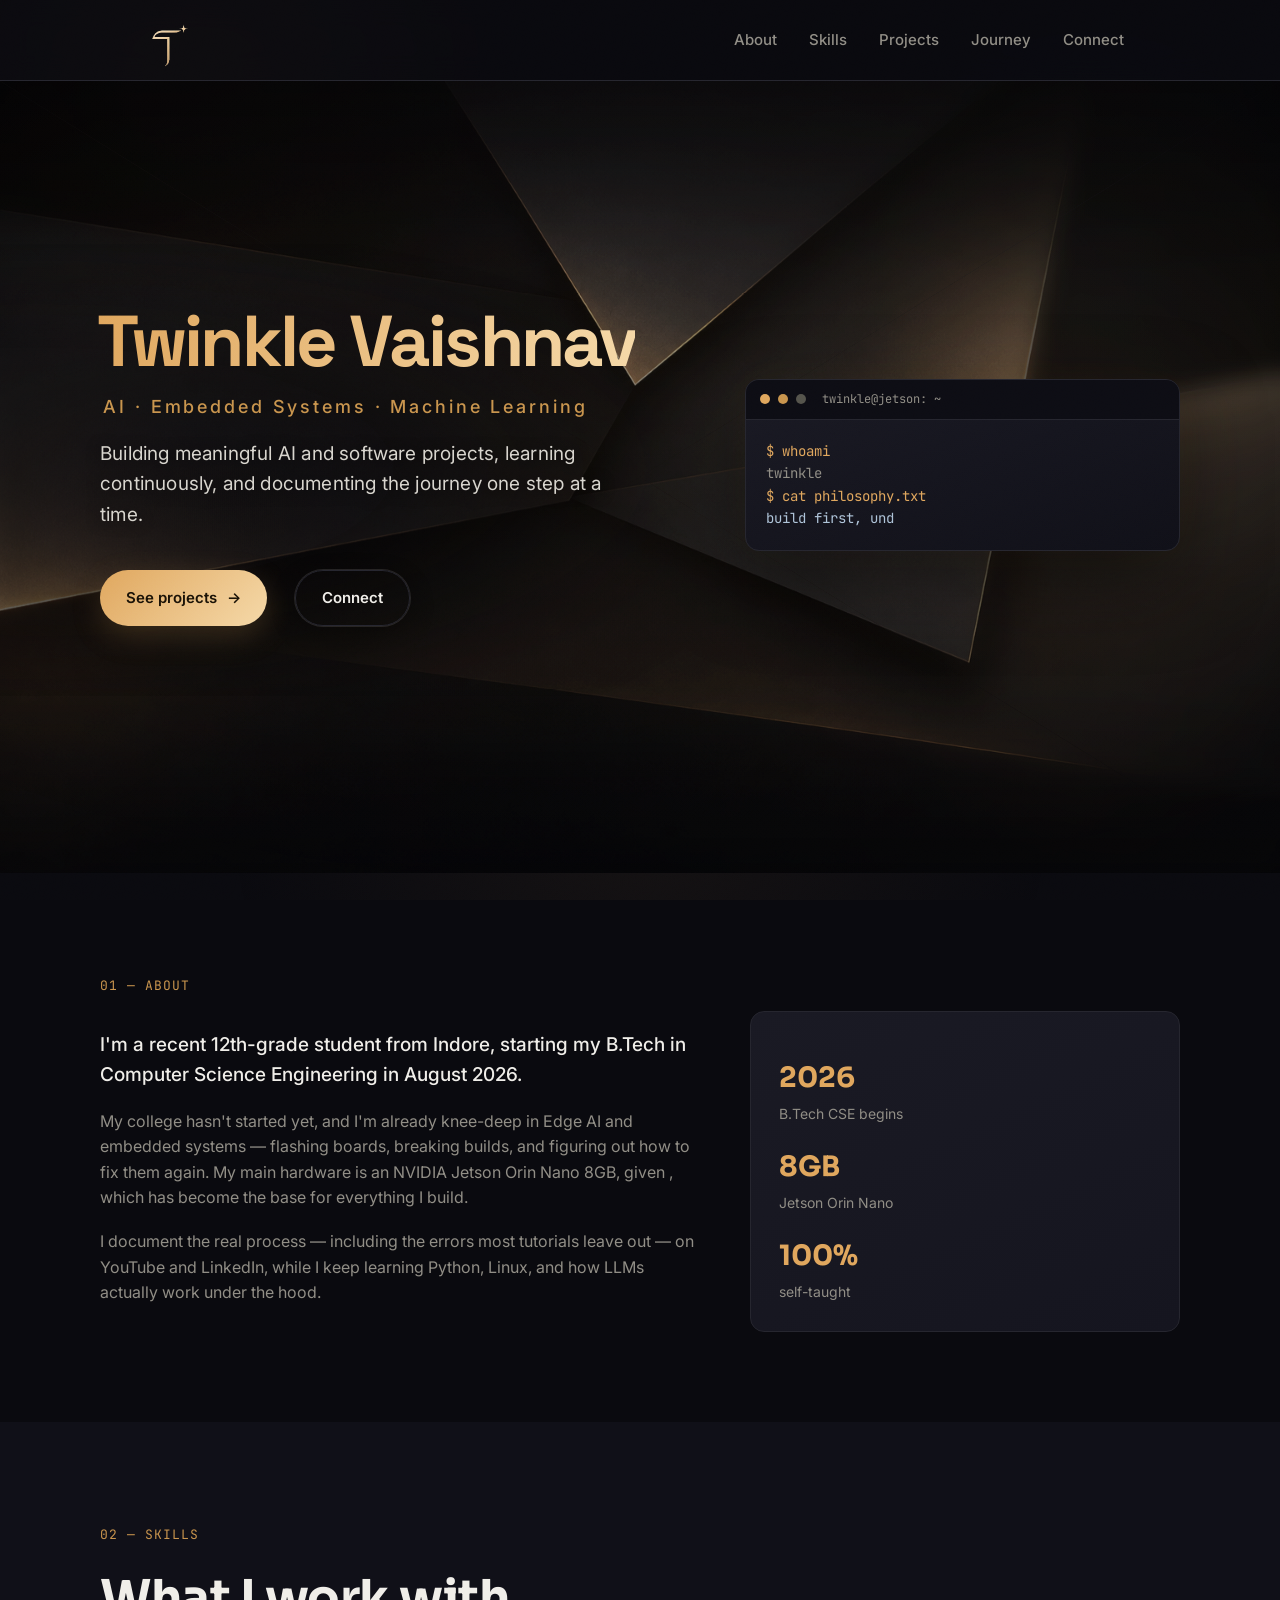
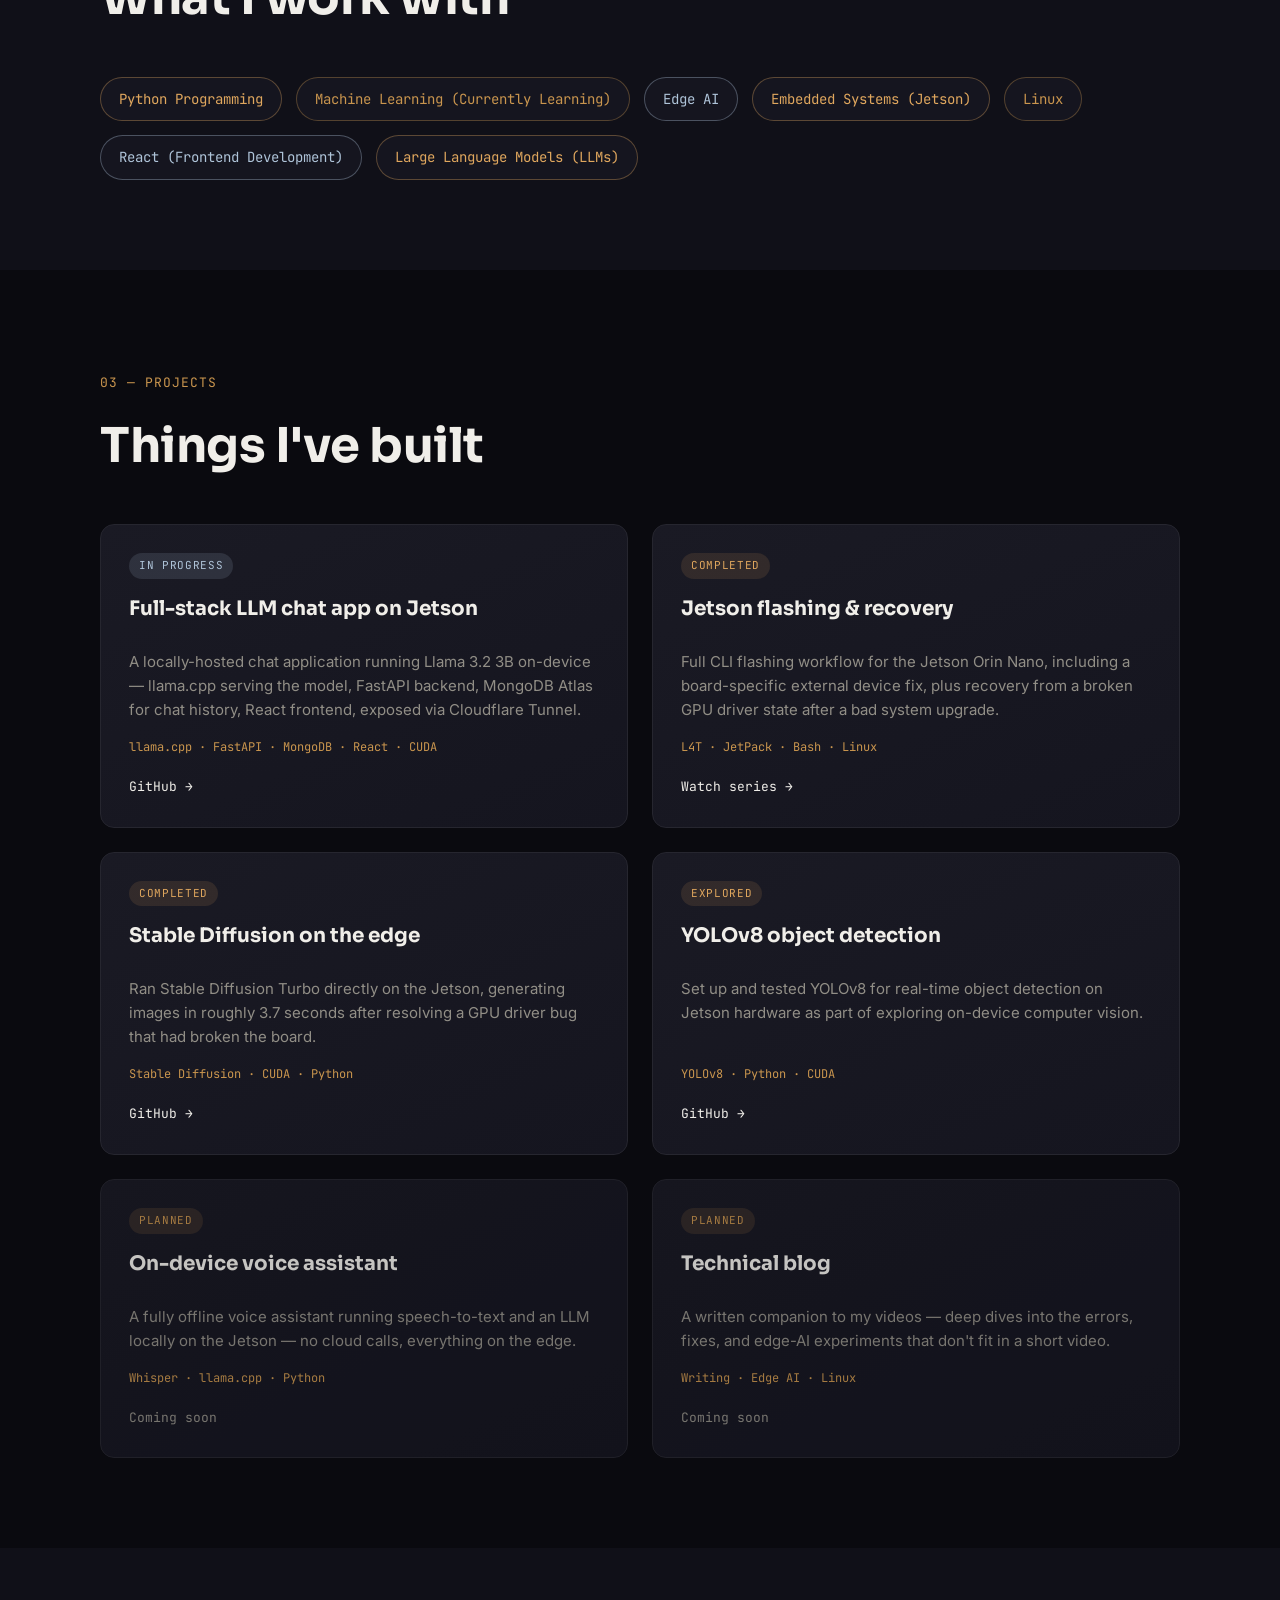
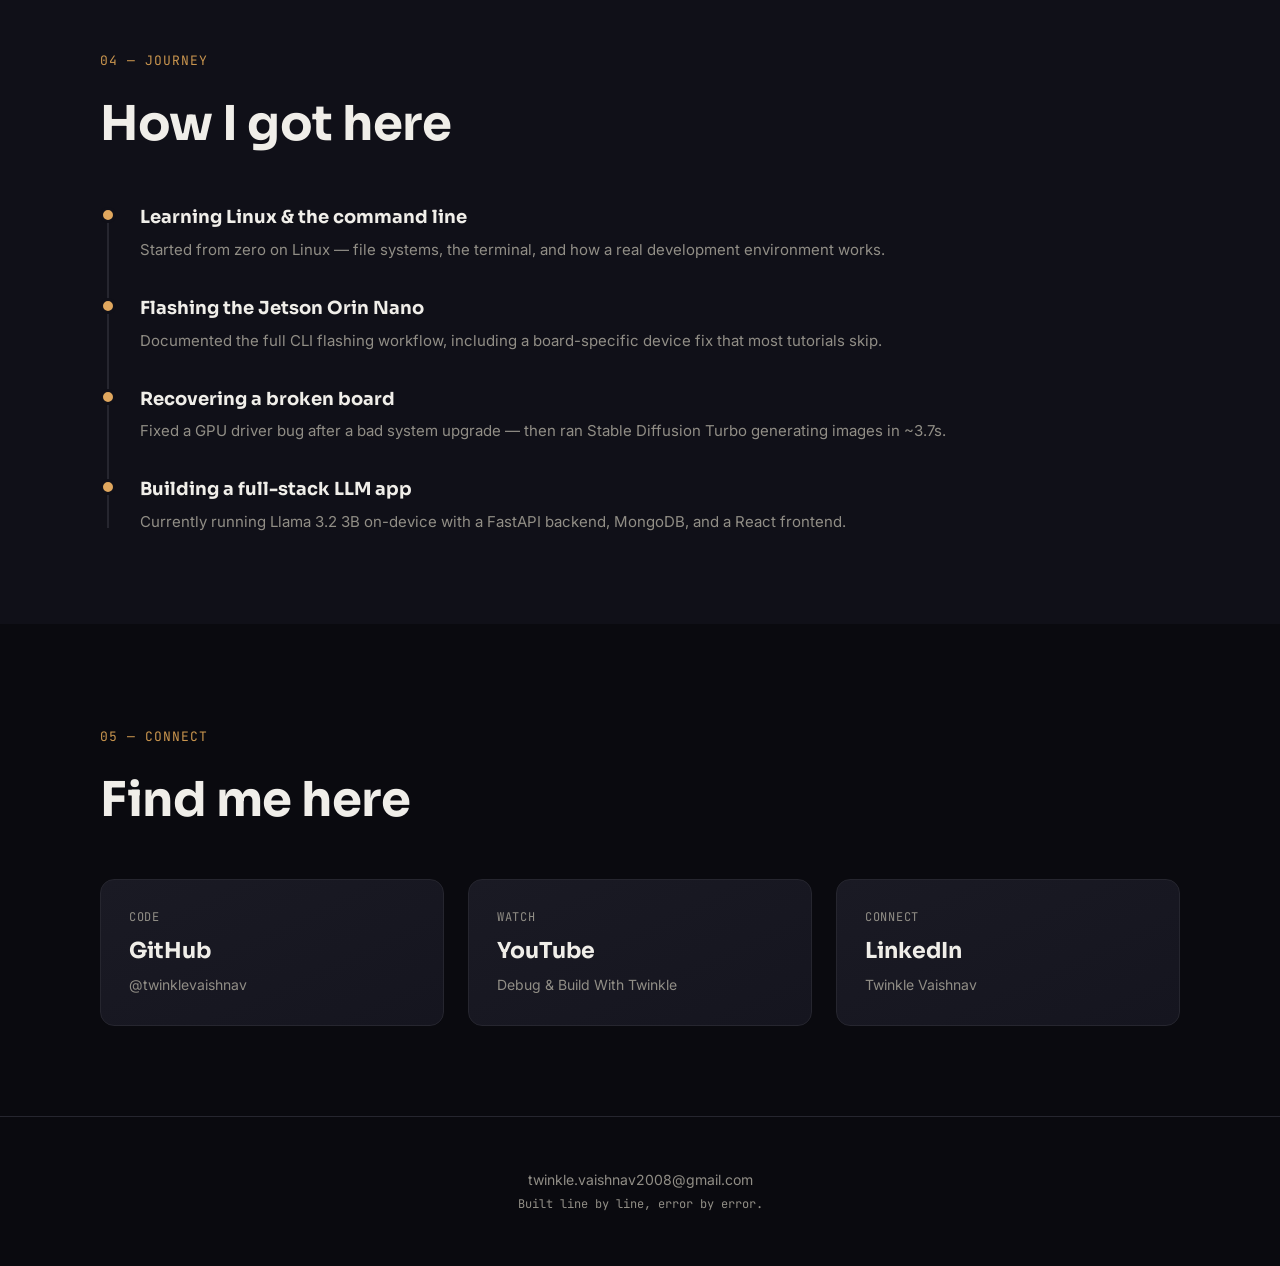
==== commit ec44e901: "Update about section in index.html Removed 'my father' from the description of hardware." ====
--- a/index.html
+++ b/index.html
@@ -92,7 +92,7 @@
       <div class="about-grid">
         <div class="about-text">
           <p>I'm a recent 12th-grade student from Indore, starting my B.Tech in Computer Science Engineering in August 2026.</p>
-          <p>My college hasn't started yet, and I'm already knee-deep in Edge AI and embedded systems — flashing boards, breaking builds, and figuring out how to fix them again. My main hardware is an NVIDIA Jetson Orin Nano 8GB, given to me by my father, which has become the base for everything I build.</p>
+          <p>My college hasn't started yet, and I'm already knee-deep in Edge AI and embedded systems — flashing boards, breaking builds, and figuring out how to fix them again. My main hardware is an NVIDIA Jetson Orin Nano 8GB, given , which has become the base for everything I build.</p>
           <p>I document the real process — including the errors most tutorials leave out — on YouTube and LinkedIn, while I keep learning Python, Linux, and how LLMs actually work under the hood.</p>
         </div>
         <div class="about-stat-card">
--- a/style.css
+++ b/style.css
@@ -23,8 +23,8 @@
   --orb-glow: rgba(224, 167, 94, 0.22);
   --grain-opacity: 0.035;
 
+  --font-display: 'Sora', sans-serif;
   --font-hero-name: 'Space Grotesk', sans-serif;
-  --font-display: 'Sora', sans-serif;
   --font-body: 'Inter', sans-serif;
   --font-mono: 'JetBrains Mono', monospace;
 
@@ -327,12 +327,13 @@
   position: relative;
   z-index: 2;
   font-family: var(--font-hero-name);
-  font-size: clamp(38px, 6vw, 64px);
+  font-size: clamp(40px, 6vw, 72px);
   font-weight: 700;
   line-height: 1.05;
-  letter-spacing: -0.02em;
+  letter-spacing: -0.04em;
   color: var(--text);
-  margin: 0;
+  margin: 0 0 14px;
+  margin-left: -0.04em;
 }
 .hero-greeting .accent {
   background: linear-gradient(100deg, var(--gold), #F5D9A8);
@@ -344,15 +345,13 @@
 .hero-focus {
   position: relative;
   z-index: 2;
-  margin: 18px 0 20px;
   font-family: var(--font-body);
-  font-size: clamp(14px, 1.2vw, 16px);
   font-weight: 500;
+  font-size: clamp(16px, 1.6vw, 18px);
   line-height: 1.4;
-  letter-spacing: 0.22em;
-  text-transform: uppercase;
-  color: #E9C98B;
-  white-space: nowrap;
+  letter-spacing: 0.16em;
+  color: var(--gold-soft);
+  margin: 0 0 20px 0.18em;
   max-width: 100%;
 }
 
@@ -362,7 +361,7 @@
   font-family: var(--font-body);
   font-weight: 400;
   font-size: clamp(16px, 1.9vw, 19px);
-  line-height: 1.7;
+  line-height: 1.6;
   letter-spacing: 0.01em;
   color: #D8D5CE;
   text-shadow: 0 2px 14px rgba(0, 0, 0, 0.5);
@@ -435,7 +434,7 @@
 
 /* Split hero into text + floating terminal on wider screens */
 @media (min-width: 900px) {
-  .hero-content { grid-template-columns: 1.15fr 0.85fr; align-items: start; }
+  .hero-content { grid-template-columns: 1.15fr 0.85fr; align-items: center; }
 }
 
 /* ===== Sections =====
@@ -582,12 +581,6 @@
   .nav-links a { padding: 16px 24px; border-bottom: 1px solid var(--border); }
   .hero { padding: 56px 20px 48px; min-height: auto; }
   .section { padding: 60px 20px; }
-  .hero-focus {
-    font-size: 13px;
-    letter-spacing: 0.16em;
-    white-space: normal;
-    margin: 14px 0 16px;
-  }
   .hero-sub { font-size: 16px; }
   .terminal-body { font-size: 12px; padding: 16px; }
 }
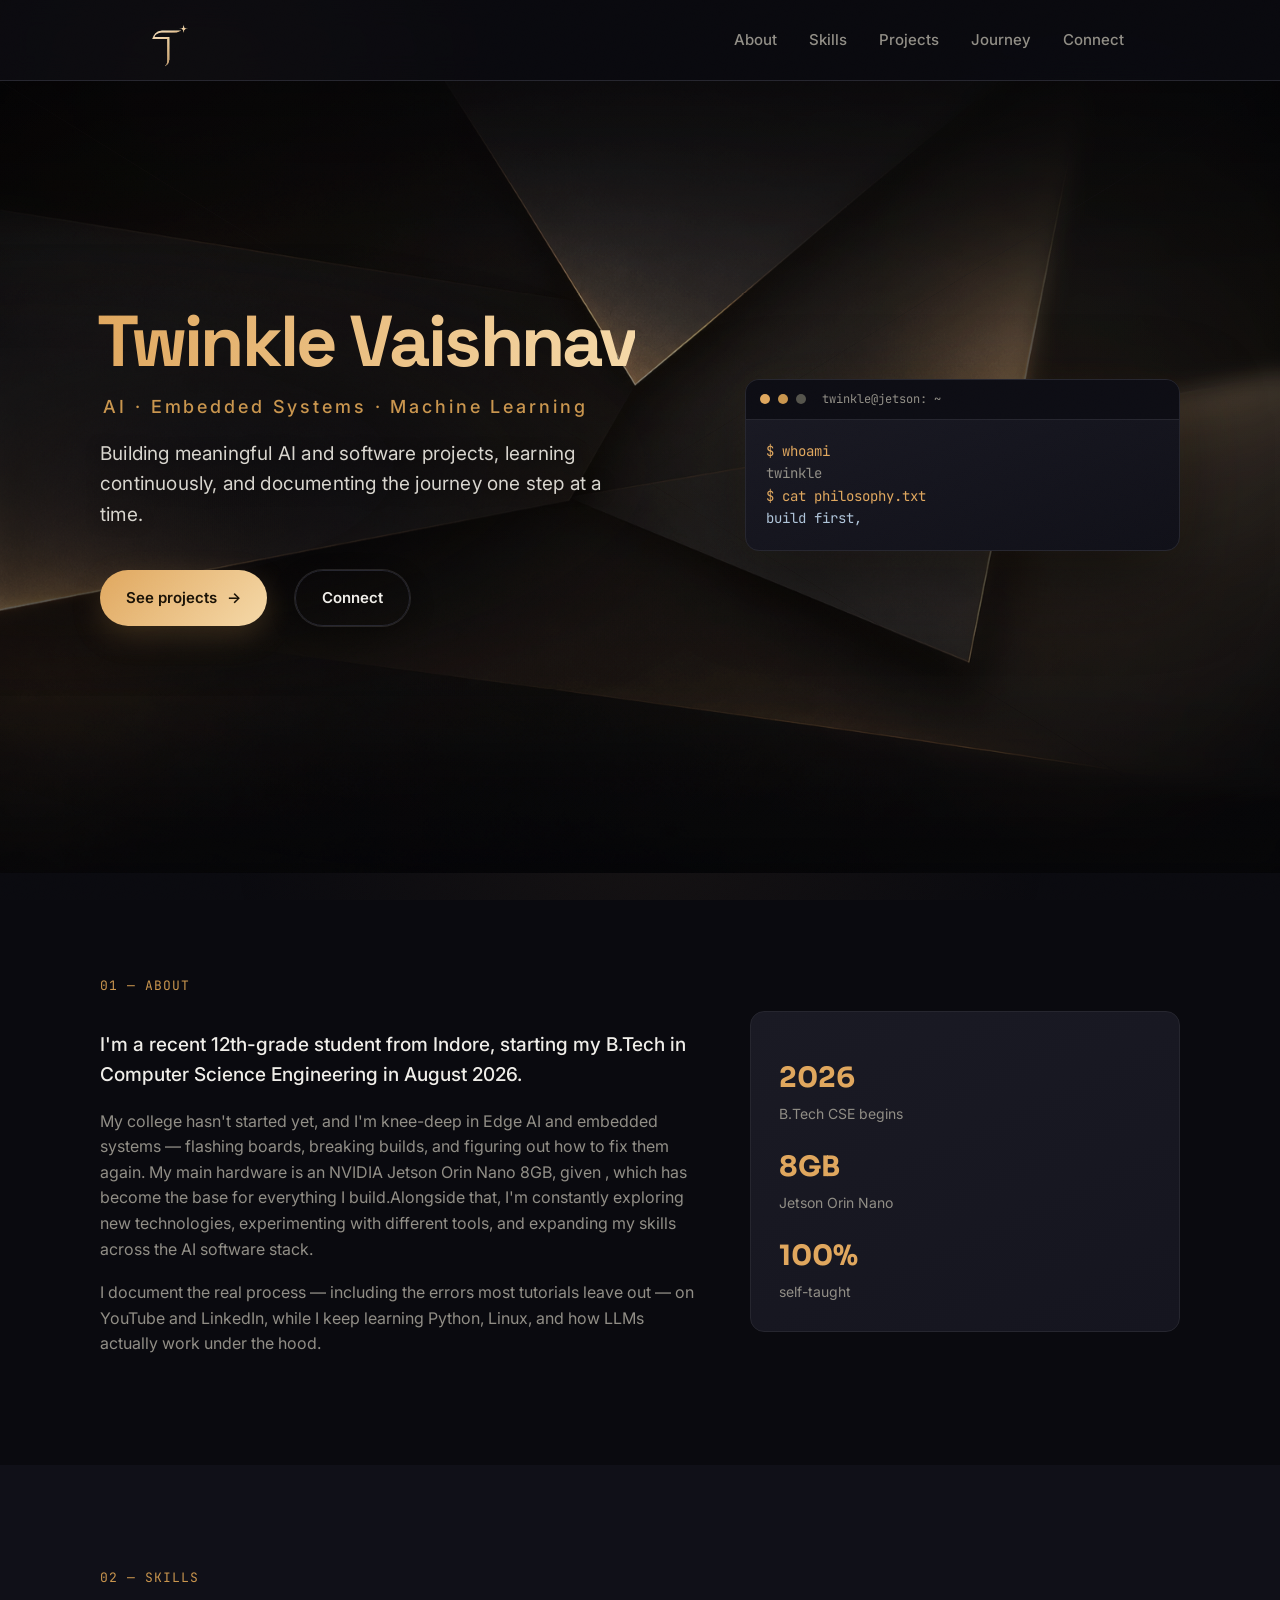
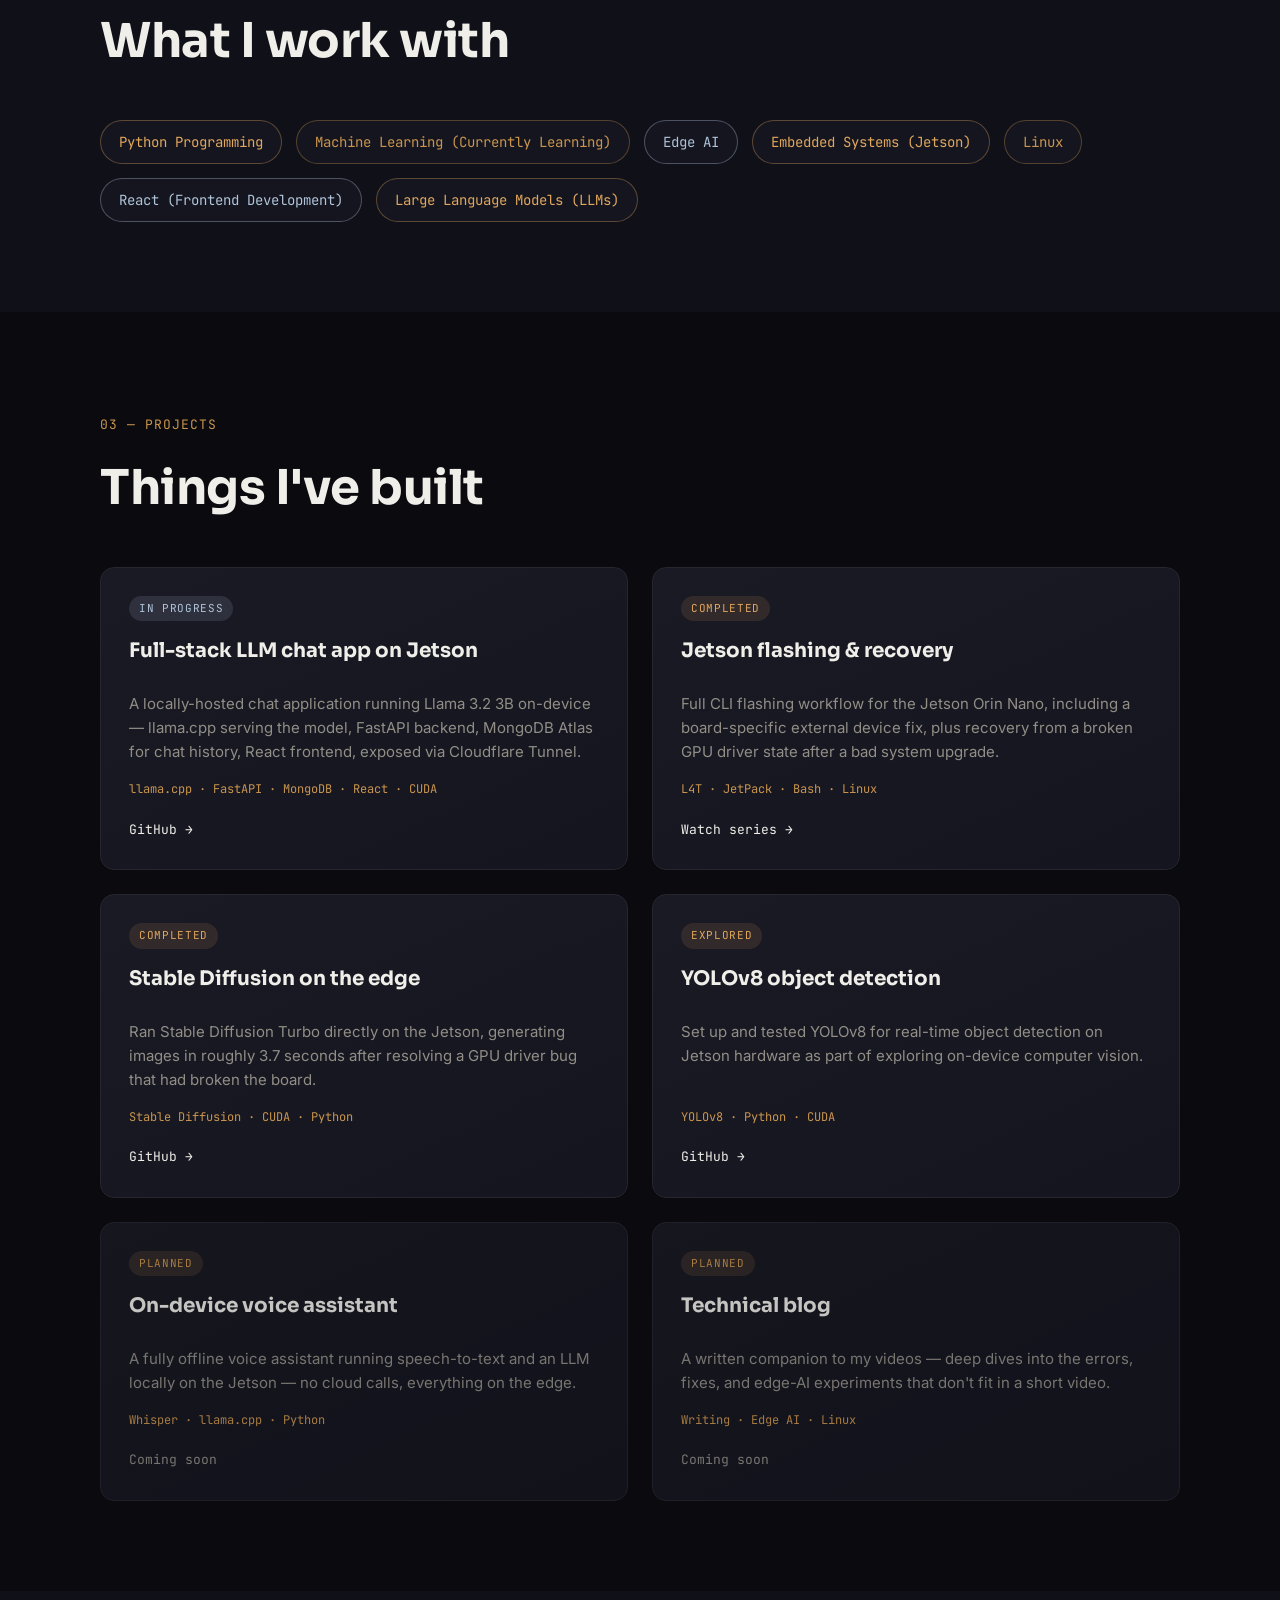
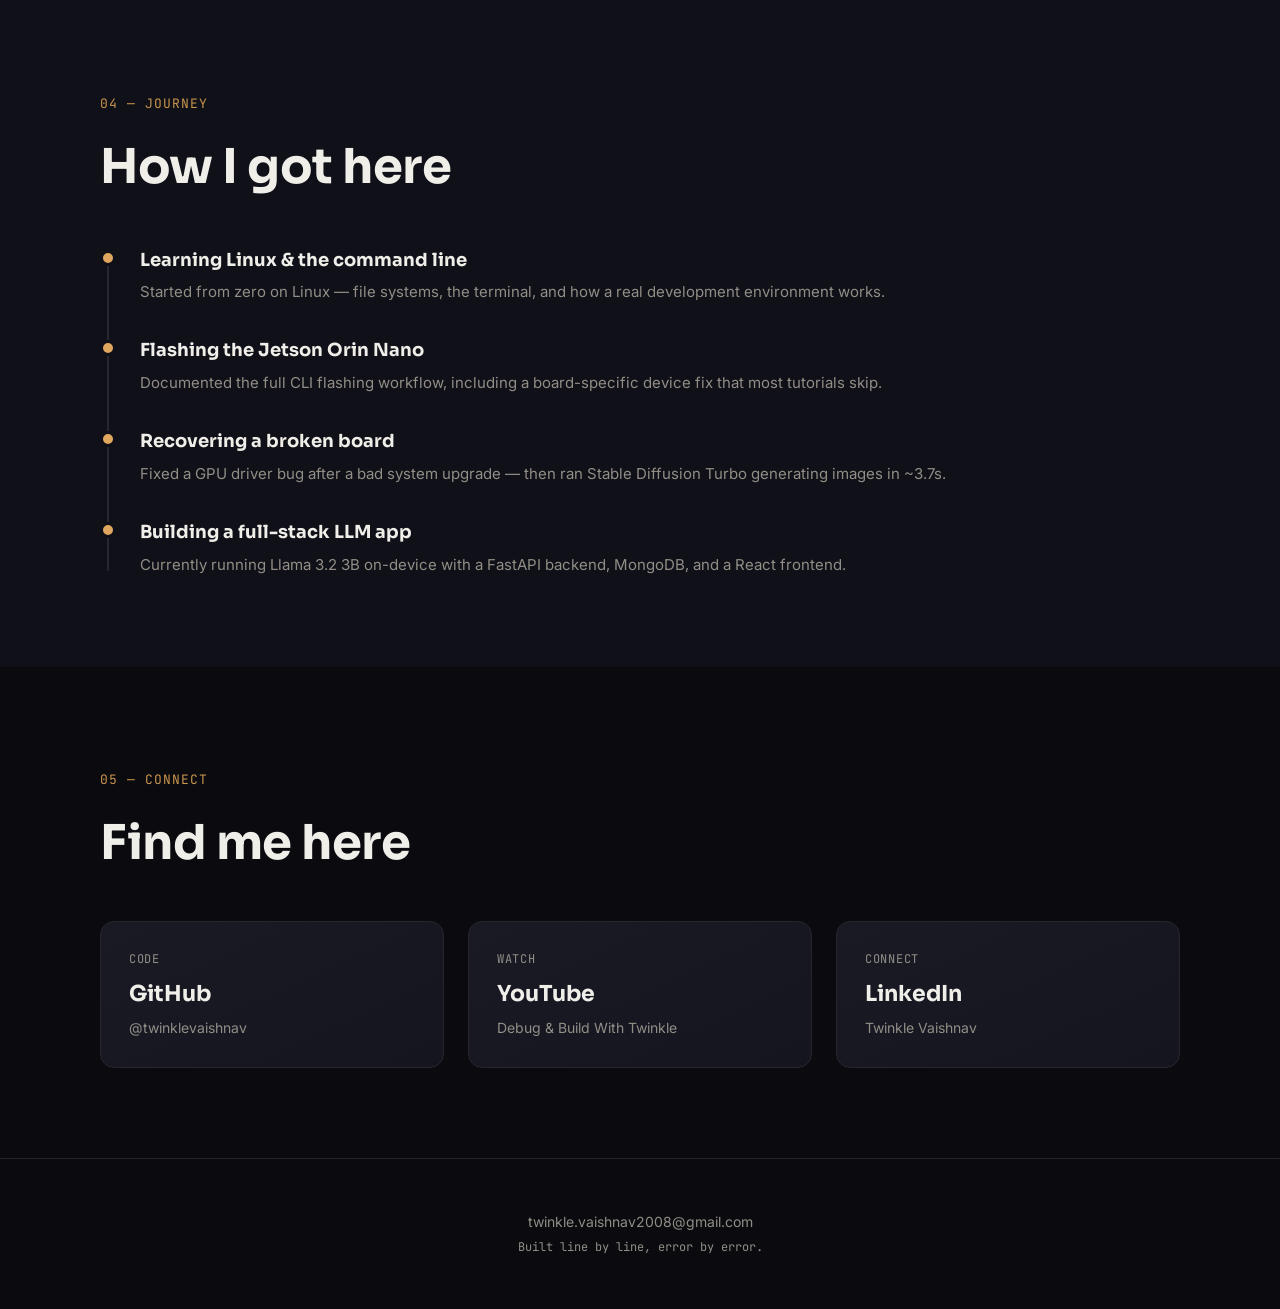
==== commit e8413cbb: "Update index.html" ====
--- a/index.html
+++ b/index.html
@@ -92,7 +92,7 @@
       <div class="about-grid">
         <div class="about-text">
           <p>I'm a recent 12th-grade student from Indore, starting my B.Tech in Computer Science Engineering in August 2026.</p>
-          <p>My college hasn't started yet, and I'm already knee-deep in Edge AI and embedded systems — flashing boards, breaking builds, and figuring out how to fix them again. My main hardware is an NVIDIA Jetson Orin Nano 8GB, given , which has become the base for everything I build.</p>
+          <p>My college hasn't started yet, and I'm knee-deep in Edge AI and embedded systems — flashing boards, breaking builds, and figuring out how to fix them again. My main hardware is an NVIDIA Jetson Orin Nano 8GB, given , which has become the base for everything I build.Alongside that, I'm constantly exploring new technologies, experimenting with different tools, and expanding my skills across the AI software stack.</p>
           <p>I document the real process — including the errors most tutorials leave out — on YouTube and LinkedIn, while I keep learning Python, Linux, and how LLMs actually work under the hood.</p>
         </div>
         <div class="about-stat-card">
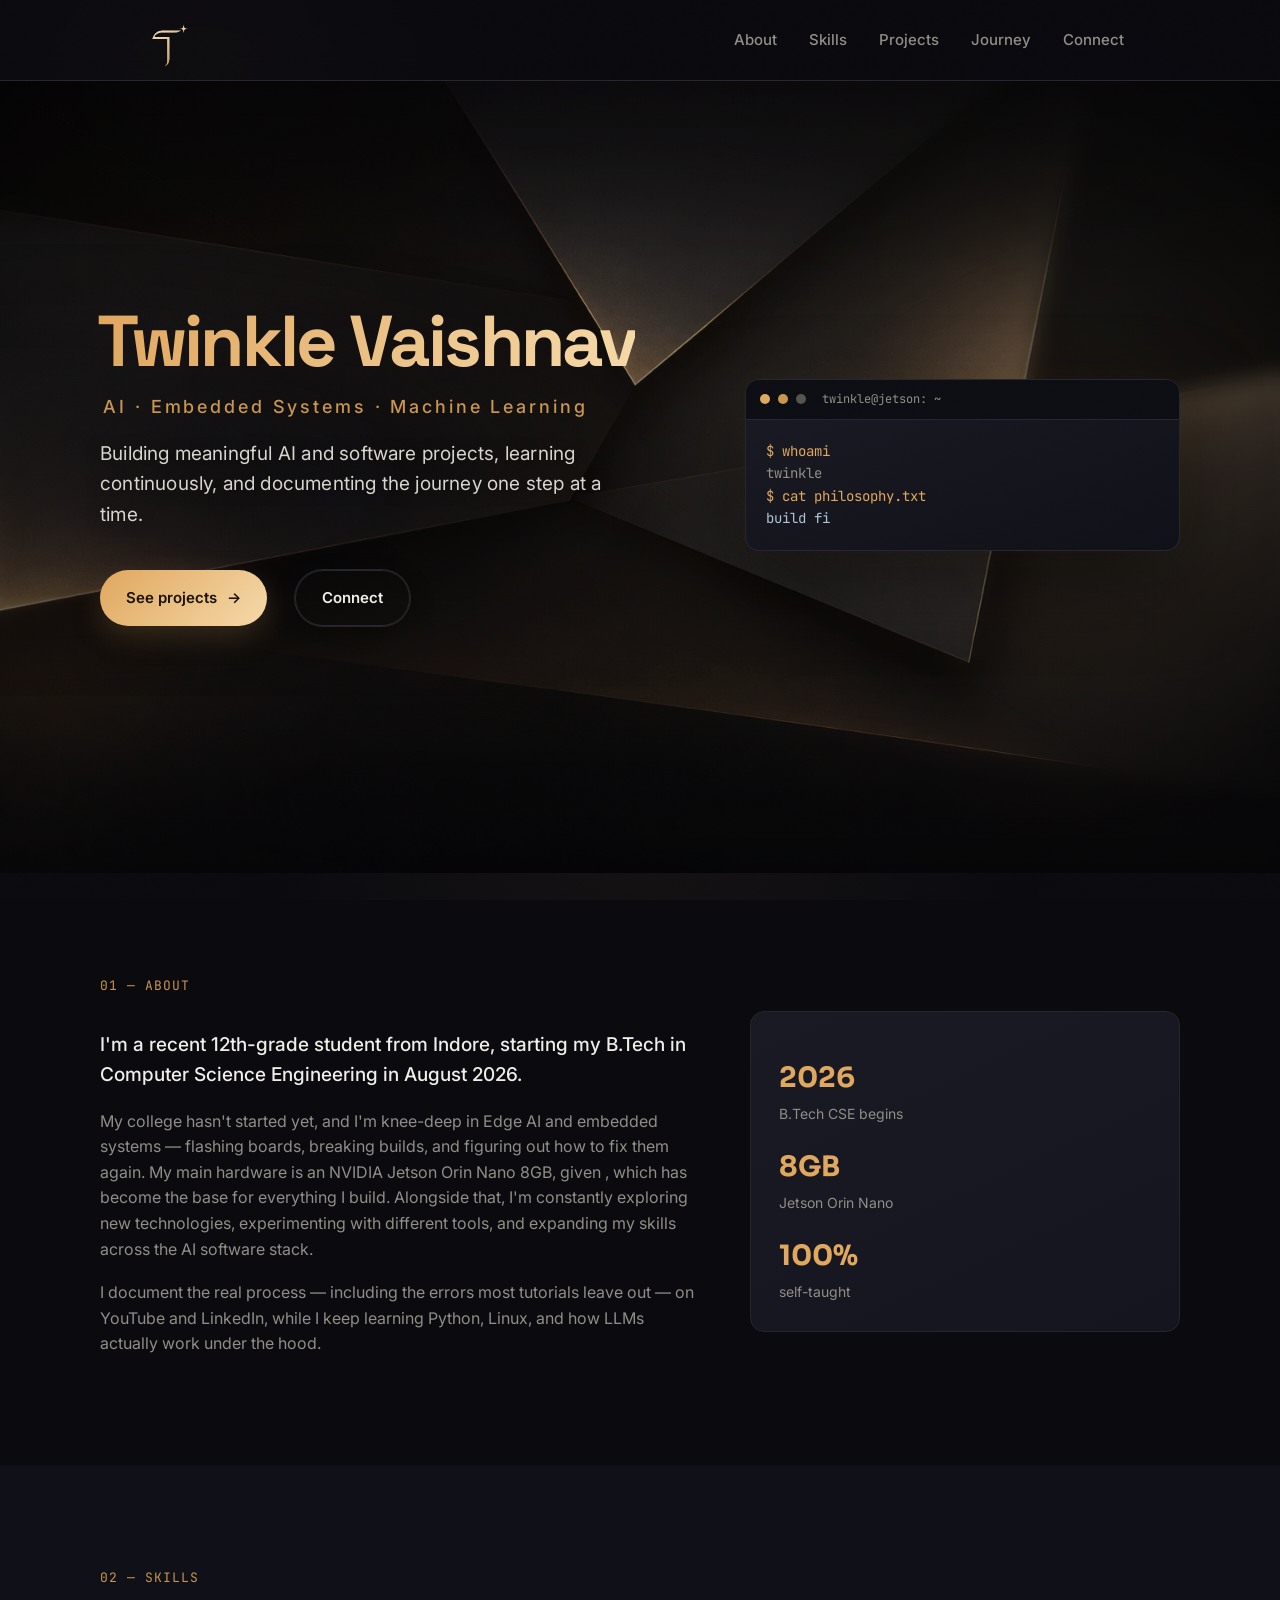
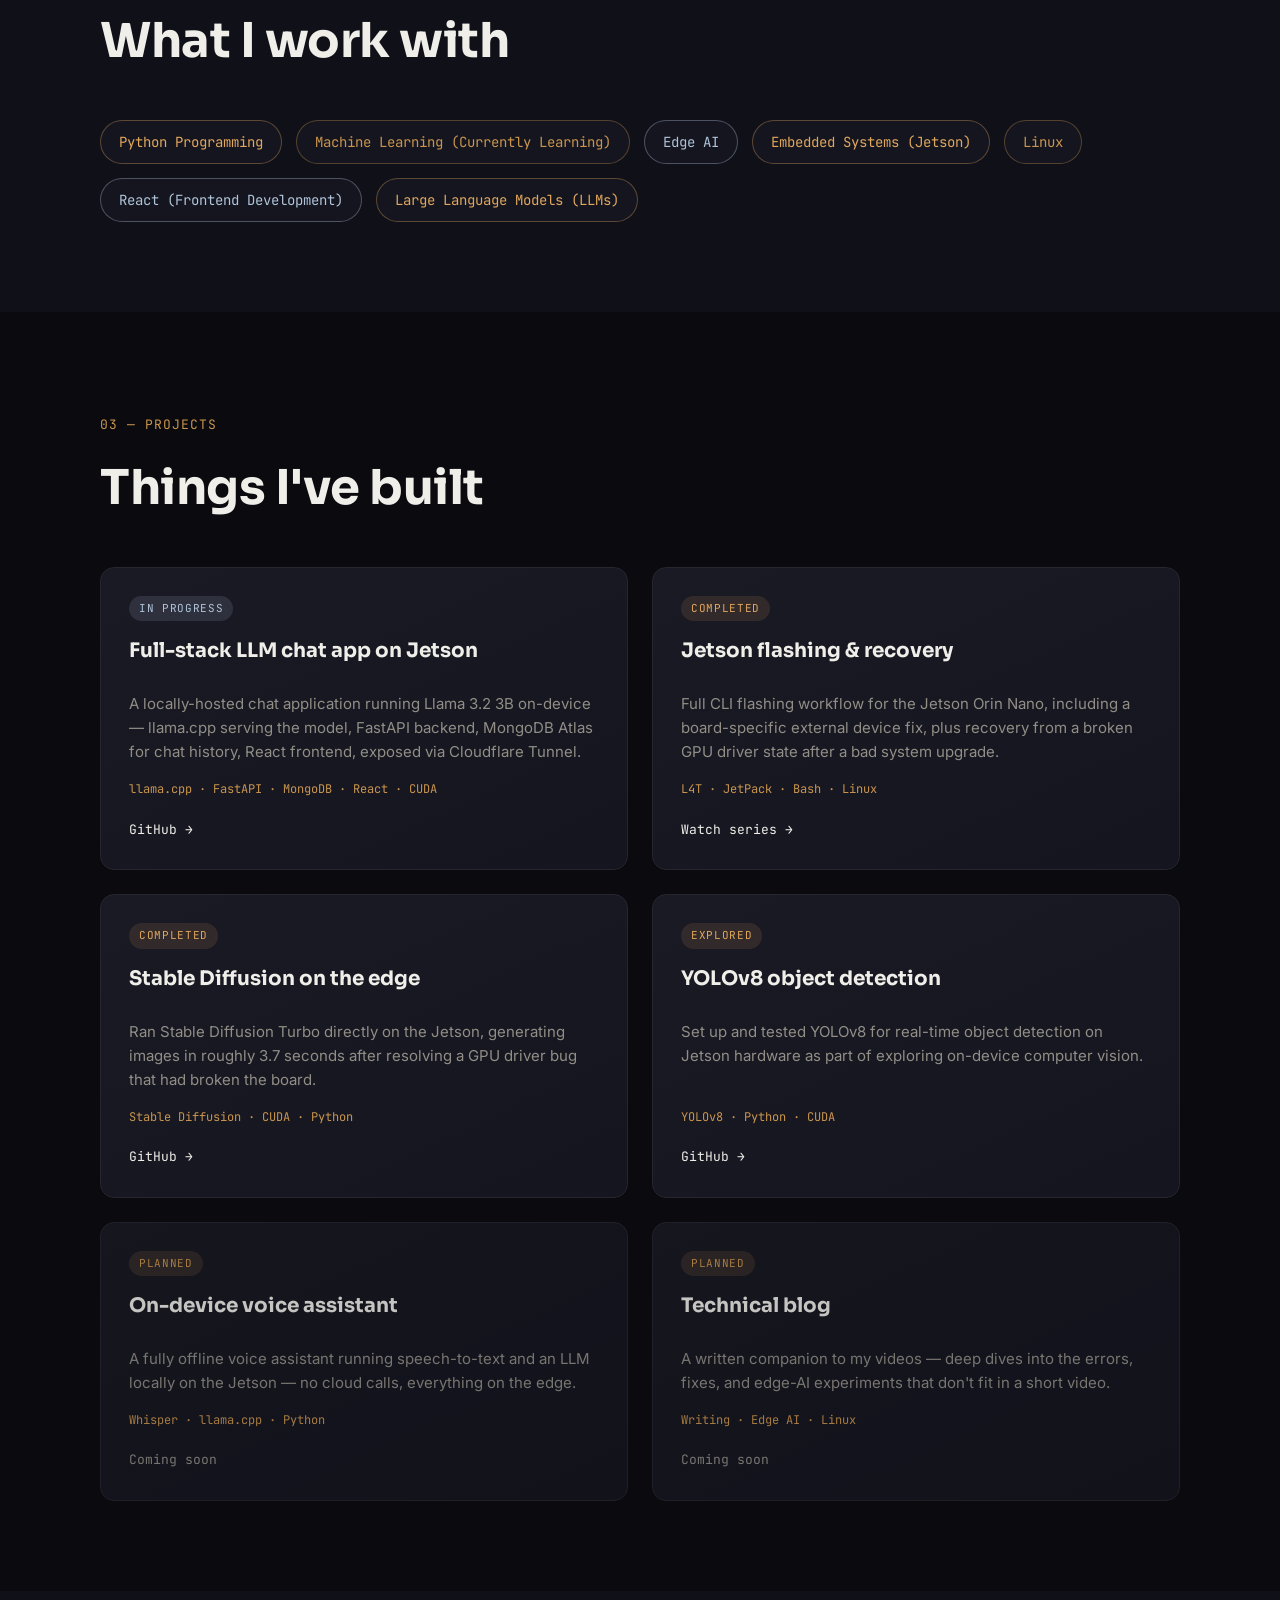
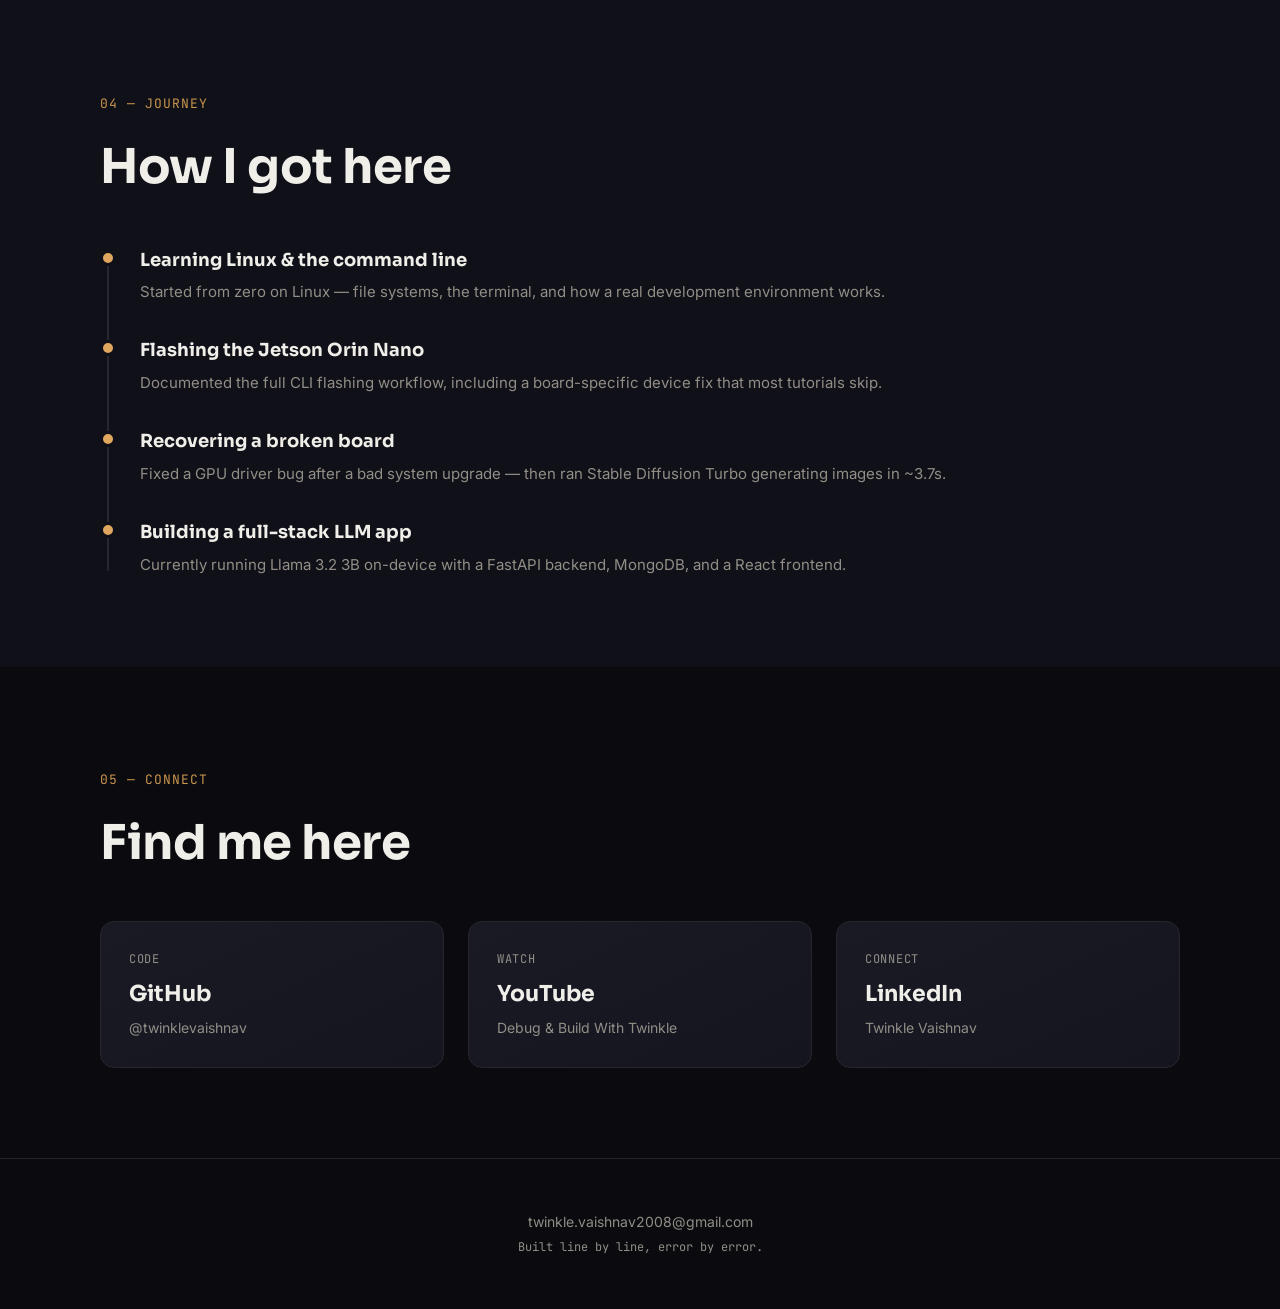
==== commit 6454eb6e: "Update index.html" ====
--- a/index.html
+++ b/index.html
@@ -92,7 +92,7 @@
       <div class="about-grid">
         <div class="about-text">
           <p>I'm a recent 12th-grade student from Indore, starting my B.Tech in Computer Science Engineering in August 2026.</p>
-          <p>My college hasn't started yet, and I'm knee-deep in Edge AI and embedded systems — flashing boards, breaking builds, and figuring out how to fix them again. My main hardware is an NVIDIA Jetson Orin Nano 8GB, given , which has become the base for everything I build.Alongside that, I'm constantly exploring new technologies, experimenting with different tools, and expanding my skills across the AI software stack.</p>
+          <p>My college hasn't started yet, and I'm knee-deep in Edge AI and embedded systems — flashing boards, breaking builds, and figuring out how to fix them again. My main hardware is an NVIDIA Jetson Orin Nano 8GB, given , which has become the base for everything I build. Alongside that, I'm constantly exploring new technologies, experimenting with different tools, and expanding my skills across the AI software stack.</p>
           <p>I document the real process — including the errors most tutorials leave out — on YouTube and LinkedIn, while I keep learning Python, Linux, and how LLMs actually work under the hood.</p>
         </div>
         <div class="about-stat-card">
